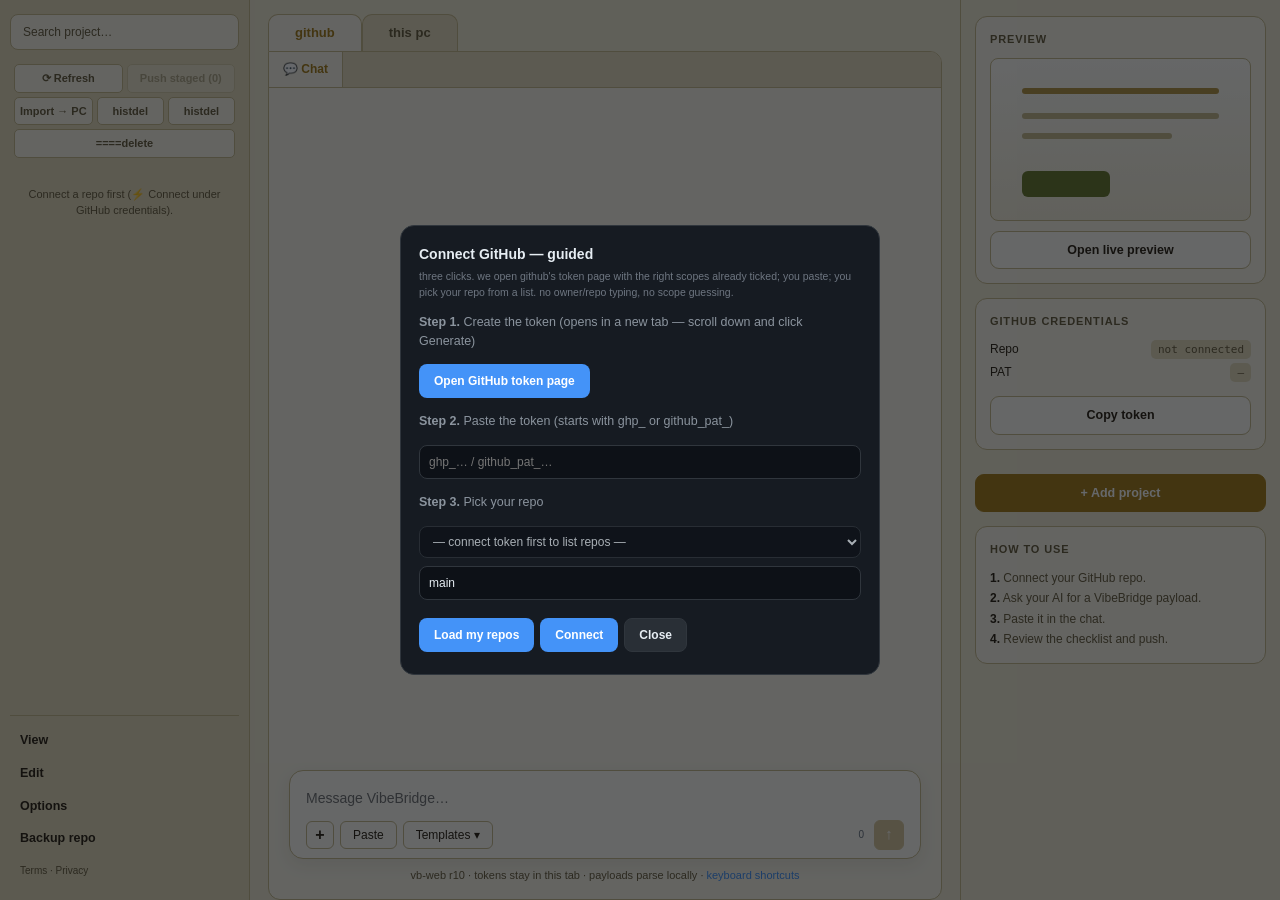
==== docs/index.html @ 248b24c1 "feat: web push (2 ops)" ====
<!doctype html>
<html>
<head>
<meta charset="utf-8">
<meta name="viewport" content="width=device-width, initial-scale=1">
<title>VibeBridge</title>
<link rel="icon" type="image/svg+xml" href="logo.svg">
<script>try{if(localStorage.getItem("vb_theme")==="light")document.documentElement.setAttribute("data-theme","light")}catch(e){}</script>
<link rel="stylesheet" href="style.css?v=r10">
</head>
<body>
<canvas id="starA"></canvas>
<canvas id="starB"></canvas>
<canvas id="galaxy"></canvas>
<aside id="sb">
  <div class="sbhead"><img src="logo.svg" alt="" style="height:22px;width:auto;border-radius:5px"><canvas id="sbbunny" width="28" height="36"></canvas><span>VibeBridge</span></div>
  <button id="newchat" class="sidebtn glow">New chat</button>
  <div class="sbsec">History</div>
  <div id="chatlist" class="chatlist"></div>
  <div class="sbsec">Push history</div>
  <div id="pushlog" class="pushlog"></div>
  <div class="sbsec">Connect</div>
  <input id="pat" type="password" placeholder="github_pat_…">
  <input id="repo" placeholder="owner/repo">
  <input id="branch" placeholder="main" value="main">
  <button id="connect" class="green full">Connect</button>
  <div id="connstatus" class="dim small">not connected</div>
  <label class="chk"><input type="checkbox" id="remember" checked> remember credentials</label>
  <label class="chk"><input type="checkbox" id="strict"> strict sentinel mode</label>
  <div class="sbfoot">
    <div class="stats" id="stats"></div>
    web-native VibeBridge · low orbit
  </div>
</aside>
<div id="main">
  <header>
    <button id="sbtoggle" class="iconbtn">menu</button>
    <div class="modelwrap">
      <button id="modelbtn" class="modelbtn">VibeBridge · QWEN STUDIO ▾</button>
      <div id="modelmenu" class="menu hidden">
        <button data-m="QWEN STUDIO">QWEN STUDIO <span>bridge-tuned</span></button>
        <button data-m="CHATGPT">CHATGPT <span>no fences</span></button>
        <button data-m="GEMINI">GEMINI <span>small hunks</span></button>
      </div>
    </div>
    <span class="spacer"></span>
    <button id="themebtn" class="headbtn" title="Toggle light / dark">Light mode</button>
    <button id="clearbtn" class="headbtn" title="Clear this chat">Clear</button>
    <button id="exportbtn" class="headbtn" title="Export chat as markdown">Export</button>
    <div id="connbadge" class="badge off">Not connected</div>
  </header>
  <div id="chat">
    <div id="empty">
      <div class="bunnywrap">
        <div class="orbit"><i></i></div>
        <canvas id="bunny" width="84" height="108"></canvas>
      </div>
      <div class="wordmark">Vibe<span>Bridge</span></div>
      <div class="tagline">any AI chat becomes your engineering team</div>
      <div id="tip" class="tip"></div>
      <div id="chips"></div>
      <div class="keystats">
        <div class="ks"><span id="ks-chats">0</span>chats</div>
        <div class="ks"><span id="ks-pushes">0</span>pushes</div>
        <div class="ks"><span id="ks-ops">0</span>file ops</div>
      </div>
    </div>
    <div id="flow"></div>
  </div>
  <div id="composerwrap">
    <div id="composer">
      <textarea id="input" rows="1" placeholder="Message VibeBridge…"></textarea>
      <div class="crow">
        <button id="paste" class="pill" title="Paste from clipboard">Paste</button>
        <div class="tplwrap">
          <button id="tplbtn" class="pill">Templates ▾</button>
          <div id="tplmenu" class="menu up hidden"></div>
        </div>
        <span class="spacer"></span>
        <span id="charcount" class="charcount">0</span>
        <button id="send" class="sendbtn" disabled>↑</button>
      </div>
    </div>
    <div class="footnote">vb-web r10 · tokens stay in this tab · payloads parse locally · <a href="#" id="kbshort">keyboard shortcuts</a></div>
  </div>
</div>
<div id="toast" class="toast hidden"></div>
<div id="kbmodal" class="modal hidden">
  <div class="modalcard">
    <h3>Keyboard shortcuts</h3>
    <div class="krow"><kbd>Enter</kbd> send message</div>
    <div class="krow"><kbd>Shift+Enter</kbd> new line</div>
    <div class="krow"><kbd>Ctrl+K</kbd> new chat</div>
    <div class="krow"><kbd>Ctrl+Shift+V</kbd> paste from clipboard</div>
    <div class="krow"><kbd>Ctrl+E</kbd> export chat</div>
    <div class="krow"><kbd>Esc</kbd> close menus and modals</div>
    <button class="green" onclick="document.getElementById('kbmodal').classList.add('hidden')">Got it</button>
  </div>
</div>
<div id="confetti"></div>
<script src="github.js"></script>
<script src="checks.js"></script>
<script src="app.js"></script>
<script src="studio.js"></script>
<script src="zipmd.js"></script>
<script src="imgpush.js"></script>
<script src="attach.js"></script>
 <script src="theme.js"></script>
 <script src="devmode.js"></script>
 <script src="htmlpreview.js"></script>
 <script src="devoptions.js"></script>
 <script src="onboard.js"></script>
<script src="apimode.js"></script>
<script src="skin.js"></script>
<script src="stars.js"></script>
 <script src="brand.js?v=5"></script>
<script src="svgchat.js"></script>
<script src="ctxmenu.js"></script>
 <script src="devmode.js"></script>
 <script src="devmenu.js"></script>
 <script src="multirepo.js"></script>
 <script src="backupflow.js"></script>
 <script src="os.js"></script>
 <script src="studioshell.js"></script>
 <script src="vfs.js"></script>
 <script src="studioedit.js"></script>
 <script src="shellfix.js"></script>
 <script src="shellfix.js"></script>
 <script src="studioshell.js"></script>
 <script src="vfs.js"></script>
 <script src="studioedit.js"></script>
 <script src="studioshell.js"></script>
 <script src="backdrop.js"></script>
 <script src="sbclean.js"></script>
 <script src="nodock.js"></script>
 <script src="devconsolidate.js"></script>
 <script src="developer.js"></script>
 <script src="devmenu.js"></script>
 <script src="sitepreview.js"></script>
 <script src="sitepreview.js"></script>
 <script src="devmenu.js"></script>
 <script src="studiopush.js"></script>
<script src="studioloader.js"></script>
<script src="vfs.js"></script>
<script src="shellfix.js"></script>
<script src="studioedit.js"></script>
<script src="studiopush.js"></script>
<script src="studiooptions.js"></script>
<script src="studiooptions.js"></script>
<script src="optpanel.js"></script>
<script src="reconn.js"></script>
<script src="reconn.js"></script>
<script src="histdel.js"></script>
<script src="ghdel.js"></script>
<script src="batchdel.js"></script>
<script src="autoclean.js"></script>
</body>
</html>
---- docs/style.css ----
*{box-sizing:border-box;margin:0;padding:0}
:root{--bg:#0d1117;--side:#161b22;--bubble:rgba(177,186,196,.12);--card:#161b22;--line:#30363d;--linemut:#21262d;--text:#e6edf3;--dim:#8b949e;--faint:#6e7681;--accent:#4493f8;--accent2:#3fb950;--green:#238636;--green2:#3fb950;--red:#f85149;--amber:#d29922;--purple:#a371f7;--orange:#f78104;--code:#0d1117;--ring:rgba(68,147,248,.35);--btnline:rgba(240,246,252,.1);--shadow:0 8px 24px rgba(1,4,9,.6);--counter:rgba(177,186,196,.2)}
html,body{height:100%}
body{background:var(--bg);color:var(--text);font:14px/1.5 -apple-system,BlinkMacSystemFont,"Segoe UI","Noto Sans",Helvetica,Arial,sans-serif;display:flex;overflow:hidden;padding-top:28px}
body::before{content:"";position:fixed;inset:0;z-index:0;pointer-events:none;background:radial-gradient(42% 34% at 50% -4%,rgba(56,139,253,.16),transparent 62%),radial-gradient(30% 26% at 74% 6%,rgba(163,113,247,.12),transparent 60%),radial-gradient(rgba(240,246,252,.05) 1px,transparent 1px);background-size:auto,auto,24px 24px}
#starA,#starB,#galaxy,.shot{display:none}
#sb,#main{position:relative;z-index:1}
#sb{width:260px;min-width:260px;display:flex;flex-direction:column}
button{font:inherit;cursor:pointer;background:none;border:none;color:inherit}
input,textarea{font:inherit;color:var(--text);background:var(--code);border:1px solid var(--line);border-radius:6px;padding:6px 10px;outline:none;width:100%;margin:3px 0;font-size:13px}
input:focus,textarea:focus{border-color:var(--accent);box-shadow:0 0 0 3px var(--ring)}
a{color:var(--accent);text-decoration:none}
a:hover{text-decoration:underline}
.hidden{display:none!important}
.vic{width:16px;height:16px;flex:none;display:inline-block;vertical-align:-3px;background-color:currentColor;-webkit-mask:var(--ic) center/100% 100% no-repeat;mask:var(--ic) center/100% 100% no-repeat}
.ic-repo{--ic:url("data:image/svg+xml,%3Csvg xmlns='http://www.w3.org/2000/svg' viewBox='0 0 16 16'%3E%3Cpath d='M2 2.5A2.5 2.5 0 0 1 4.5 0h8.75a.75.75 0 0 1 .75.75v12.5a.75.75 0 0 1-.75.75h-2.5a.75.75 0 0 1 0-1.5h1.75v-2h-8a1 1 0 0 0-.714 1.7.75.75 0 1 1-1.072 1.05A2.495 2.495 0 0 1 2 11.5Zm10.5-1h-8a1 1 0 0 0-1 1v6.708A2.486 2.486 0 0 1 4.5 9h8ZM5 12.25a.25.25 0 0 1 .25-.25h3.5a.25.25 0 0 1 .25.25v3.25a.25.25 0 0 1-.4.2l-1.45-1.087a.249.249 0 0 0-.3 0L5.4 15.7a.25.25 0 0 1-.4-.2Z'/%3E%3C/svg%3E")}
.ic-code{--ic:url("data:image/svg+xml,%3Csvg xmlns='http://www.w3.org/2000/svg' viewBox='0 0 16 16'%3E%3Cpath d='M4.72 3.22a.75.75 0 0 1 0 1.06L1.06 8l3.66 3.72a.75.75 0 1 1-1.06 1.06l-4.25-4.25a.75.75 0 0 1 0-1.06l4.25-4.25a.75.75 0 0 1 1.06 0Zm6.56 0a.75.75 0 0 1 1.06 0l4.25 4.25a.75.75 0 0 1 0 1.06l-4.25 4.25a.75.75 0 1 1-1.06-1.06L14.94 8 11.28 4.28a.75.75 0 0 1 0-1.06Z'/%3E%3C/svg%3E")}
.ic-book{--ic:url("data:image/svg+xml,%3Csvg xmlns='http://www.w3.org/2000/svg' viewBox='0 0 16 16'%3E%3Cpath d='M0 1.75A1.75 1.75 0 0 1 1.75 0h4.5c.966 0 1.75.784 1.75 1.75v12.5A1.75 1.75 0 0 1 6.25 16h-4.5A1.75 1.75 0 0 1 0 14.25Zm9.75 0A1.75 1.75 0 0 1 11.5 0h2.75c.966 0 1.75.784 1.75 1.75v12.5a1.75 1.75 0 0 1-1.75 1.75h-2.75a1.75 1.75 0 0 1-1.75-1.75Z'/%3E%3C/svg%3E")}
.ic-bell{--ic:url("data:image/svg+xml,%3Csvg xmlns='http://www.w3.org/2000/svg' viewBox='0 0 16 16'%3E%3Cpath d='M8 1.5a4 4 0 0 0-4 4v2.6l-1.2 2.1c-.2.35.05.8.46.8h9.48c.41 0 .66-.45.46-.8L12 8.1V5.5a4 4 0 0 0-4-4Zm-1.5 11a1.5 1.5 0 0 0 3 0Z'/%3E%3C/svg%3E")}
.ic-check{--ic:url("data:image/svg+xml,%3Csvg xmlns='http://www.w3.org/2000/svg' viewBox='0 0 16 16'%3E%3Cpath d='M13.78 4.22a.75.75 0 0 1 0 1.06l-7.25 7.25a.75.75 0 0 1-1.06 0L2.22 9.28a.75.75 0 0 1 1.06-1.06l2.72 2.72 6.72-6.72a.75.75 0 0 1 1.06 0Z'/%3E%3C/svg%3E")}
.ic-x{--ic:url("data:image/svg+xml,%3Csvg xmlns='http://www.w3.org/2000/svg' viewBox='0 0 16 16'%3E%3Cpath d='M3.72 3.72a.75.75 0 0 1 1.06 0L8 6.94l3.22-3.22a.75.75 0 1 1 1.06 1.06L9.06 8l3.22 3.22a.75.75 0 1 1-1.06 1.06L8 9.06l-3.22 3.22a.75.75 0 0 1-1.06-1.06L6.94 8 3.72 4.78a.75.75 0 0 1 0-1.06Z'/%3E%3C/svg%3E")}
.ic-plus{--ic:url("data:image/svg+xml,%3Csvg xmlns='http://www.w3.org/2000/svg' viewBox='0 0 16 16'%3E%3Cpath d='M7.75 2a.75.75 0 0 1 .75.75V7h4.25a.75.75 0 0 1 0 1.5H8.5v4.25a.75.75 0 0 1-1.5 0V8.5H2.75a.75.75 0 0 1 0-1.5H7V2.75A.75.75 0 0 1 7.75 2Z'/%3E%3C/svg%3E")}
.ic-search{--ic:url("data:image/svg+xml,%3Csvg xmlns='http://www.w3.org/2000/svg' viewBox='0 0 16 16'%3E%3Cpath d='M10.68 11.74a6 6 0 0 1-7.922-8.982 6 6 0 0 1 8.982 7.922l3.04 3.04a.749.749 0 0 1-.326 1.275.749.749 0 0 1-.734-.215ZM11.5 7a4.499 4.499 0 1 0-8.997 0A4.499 4.499 0 0 0 11.5 7Z'/%3E%3C/svg%3E")}
.ic-sun{--ic:url("data:image/svg+xml,%3Csvg xmlns='http://www.w3.org/2000/svg' viewBox='0 0 16 16'%3E%3Cpath d='M7.25 0h1.5v2.5h-1.5Zm0 13.5h1.5V16h-1.5ZM0 7.25h2.5v1.5H0Zm13.5 0H16v1.5h-2.5ZM8 4.5A3.5 3.5 0 1 0 8 11.5 3.5 3.5 0 0 0 8 4.5ZM2.9 2.9l1.06-1.06 1.77 1.77-1.06 1.06Zm9.37 9.37 1.06-1.06 1.77 1.77-1.06 1.06Zm0-10.43 1.77-1.77 1.06 1.06-1.77 1.77ZM2.9 13.1l1.77-1.77 1.06 1.06-1.77 1.77Z'/%3E%3C/svg%3E")}
.ic-moon{--ic:url("data:image/svg+xml,%3Csvg xmlns='http://www.w3.org/2000/svg' viewBox='0 0 16 16'%3E%3Cpath d='M13.5 8.5a5.5 5.5 0 1 1-6-6 4.5 4.5 0 0 0 6 6Z'/%3E%3C/svg%3E")}
.ic-pulse{--ic:url("data:image/svg+xml,%3Csvg xmlns='http://www.w3.org/2000/svg' viewBox='0 0 16 16'%3E%3Cpath d='M1.5 7.25h3l2-4.5 3 8.5 2-4h3v1.5h-2.1l-2.9 5.5-3-8.5-1.6 3.5H1.5Z'/%3E%3C/svg%3E")}
.ic-wifi{--ic:url("data:image/svg+xml,%3Csvg xmlns='http://www.w3.org/2000/svg' viewBox='0 0 16 16'%3E%3Cpath d='M8 12.75a1.25 1.25 0 1 0 0-2.5 1.25 1.25 0 0 0 0 2.5Zm-3.2-3.2a4.5 4.5 0 0 1 6.4 0l-1.06 1.06a3 3 0 0 0-4.28 0Zm-2.1-2.1a7.5 7.5 0 0 1 10.6 0l-1.06 1.06a6 6 0 0 0-8.48 0Z'/%3E%3C/svg%3E")}
.ic-comment{--ic:url("data:image/svg+xml,%3Csvg xmlns='http://www.w3.org/2000/svg' viewBox='0 0 16 16'%3E%3Cpath d='M1 3.25C1 2.56 1.56 2 2.25 2h11.5c.69 0 1.25.56 1.25 1.25v7.5c0 .69-.56 1.25-1.25 1.25H6l-2.9 2.42c-.33.28-.85.04-.85-.4V12H2.25A1.25 1.25 0 0 1 1 10.75Z'/%3E%3C/svg%3E")}
.ic-image{--ic:url("data:image/svg+xml,%3Csvg xmlns='http://www.w3.org/2000/svg' viewBox='0 0 16 16'%3E%3Cpath fill-rule='evenodd' d='M1.75 1h12.5c.41 0 .75.34.75.75v12.5c0 .41-.34.75-.75.75H1.75a.75.75 0 0 1-.75-.75V1.75c0-.41.34-.75.75-.75Zm.75 1.5v7.9l3.2-3.2a.75.75 0 0 1 1.06 0l2.72 2.72 2.02-2.02a.75.75 0 0 1 1.06 0l1.94 1.94V2.5Zm3 1a1.5 1.5 0 1 0 0 3 1.5 1.5 0 0 0 0-3Z'/%3E%3C/svg%3E")}
.ic-inbox{--ic:url("data:image/svg+xml,%3Csvg xmlns='http://www.w3.org/2000/svg' viewBox='0 0 16 16'%3E%3Cpath fill-rule='evenodd' d='M1.75 1h12.5c.41 0 .75.34.75.75v12.5c0 .41-.34.75-.75.75H1.75a.75.75 0 0 1-.75-.75V1.75c0-.41.34-.75.75-.75Zm.75 1.5V9h2.75l.75 2h4l.75-2h2.75V2.5Z'/%3E%3C/svg%3E")}
.ic-zip{--ic:url("data:image/svg+xml,%3Csvg xmlns='http://www.w3.org/2000/svg' viewBox='0 0 16 16'%3E%3Cpath fill-rule='evenodd' d='M3.5 0h9A1.5 1.5 0 0 1 14 1.5v13a1.5 1.5 0 0 1-1.5 1.5h-9A1.5 1.5 0 0 1 2 14.5v-13A1.5 1.5 0 0 1 3.5 0Zm3.75 2v1.5h1.5V2Zm1.5 1.5v1.5h1.5V3.5Zm-1.5 1.5v1.5h1.5V5Zm1.5 1.5v1.5h1.5V6.5Zm-1.5 1.5V10a1.5 1.5 0 0 0 3 0V8.5Z'/%3E%3C/svg%3E")}
#vbmenubar{position:fixed;top:0;left:0;right:0;height:28px;z-index:995;display:flex;align-items:center;gap:6px;padding:0 12px;background:rgba(22,27,34,.86);backdrop-filter:saturate(180%) blur(14px);-webkit-backdrop-filter:saturate(180%) blur(14px);border-bottom:1px solid var(--linemut);font-size:12px}
.vbbrand{display:flex;align-items:center;gap:6px;font-weight:700;color:var(--text);margin-right:6px}
.vwrap{position:relative}
.vmenubtn{padding:3px 9px;border-radius:6px;font-size:12px;color:var(--dim);font-weight:500}
.vmenubtn:hover{background:var(--bubble);color:var(--text)}
.vb-right{margin-left:auto;display:flex;gap:12px;align-items:center;color:var(--dim);font-size:11px;font-variant-numeric:tabular-nums}
.vbellwrap{position:relative;cursor:pointer;display:flex}
.vbellwrap:hover{color:var(--text)}
.vbelln{position:absolute;top:-5px;right:-8px;background:var(--red);color:#fff;font-size:9px;font-weight:700;border-radius:999px;padding:0 4px;min-width:13px;text-align:center;line-height:13px}
.vic.off{opacity:.35}
.vbatt{width:22px;height:11px;border:1px solid var(--dim);border-radius:3px;position:relative;display:inline-block}
.vbatt::after{content:"";position:absolute;right:-4px;top:2.5px;width:2px;height:5px;background:var(--dim);border-radius:0 1px 1px 0}
.vbatt i{position:absolute;top:1px;bottom:1px;left:1px;background:var(--dim);border-radius:1px;width:60%}
.vbatt.chg i{background:var(--green2)}
#vboot{position:fixed;inset:0;z-index:1001;background:var(--bg);display:flex;flex-direction:column;align-items:center;justify-content:center;gap:14px;transition:opacity .4s}
.vbootbar{width:180px;height:4px;border-radius:2px;background:var(--linemut);overflow:hidden}
.vbootbar i{display:block;height:100%;width:0;background:var(--accent);border-radius:2px;animation:vboot .7s cubic-bezier(.3,.7,.3,1) forwards}
@keyframes vboot{from{width:0}to{width:100%}}
.vboottxt{font-size:11px;color:var(--faint);letter-spacing:.08em;text-transform:uppercase}
#vbdock{position:fixed;bottom:10px;left:50%;transform:translateX(-50%);display:flex;gap:10px;align-items:flex-end;padding:8px 10px;background:rgba(22,27,34,.78);backdrop-filter:saturate(180%) blur(16px);-webkit-backdrop-filter:saturate(180%) blur(16px);border:1px solid var(--linemut);border-radius:16px;z-index:996;box-shadow:var(--shadow)}
.vdockbtn{position:relative;width:40px;height:40px;border-radius:10px;display:flex;align-items:center;justify-content:center;background:var(--bubble);color:var(--dim);transition:transform .16s cubic-bezier(.3,.7,.3,1),background .16s}
.vdockbtn .vic{width:20px;height:20px}
.vdockbtn:hover{transform:translateY(-8px) scale(1.18);background:rgba(177,186,196,.2);color:var(--text)}
.vdockbtn::after{content:attr(data-tip);position:absolute;bottom:calc(100% + 10px);left:50%;transform:translateX(-50%);background:#24292f;color:#fff;font-size:10px;font-weight:600;padding:3px 8px;border-radius:6px;white-space:nowrap;opacity:0;pointer-events:none;transition:opacity .15s}
.vdockbtn:hover::after{opacity:1}
#vtabnav{max-width:760px;margin:0 auto;padding:10px 20px 0;display:flex;gap:18px;border-bottom:1px solid var(--linemut)}
.vtab{padding:6px 2px 8px;font-size:13px;color:var(--dim);border-bottom:2px solid transparent;cursor:pointer;display:flex;gap:6px;align-items:center}
.vtab:hover{color:var(--text)}
.vtab.on{color:var(--text);font-weight:600;border-bottom-color:var(--orange)}
#vactivity{max-width:760px;margin:0 auto;padding:16px 20px;overflow:auto}
.varow{display:flex;gap:10px;align-items:center;padding:8px 12px;border:1px solid var(--line);border-radius:6px;background:var(--card);margin-bottom:6px;font-size:12px;color:var(--dim)}
.vadot{width:8px;height:8px;border-radius:50%;flex:none}
.vasha{font-family:ui-monospace,SFMono-Regular,"SF Mono",Menlo,Consolas,monospace;color:var(--accent);font-weight:600}
.vats{margin-left:auto;color:var(--faint);font-size:11px}
.vanote{color:var(--faint);font-size:12px;padding:12px}
 .toast{position:fixed;bottom:28px;left:50%;transform:translateX(-50%);background:var(--card);border:1px solid var(--line);border-left:3px solid var(--green2);border-radius:6px;color:var(--text);padding:10px 18px;font-size:13px;font-weight:500;z-index:999;opacity:0;pointer-events:none;transition:opacity .3s;box-shadow:var(--shadow)}
.toast.show{opacity:1}
#confetti{position:fixed;inset:0;pointer-events:none;z-index:1000}
.confetto{position:absolute;width:8px;height:8px;border-radius:2px;animation:fall 1.2s cubic-bezier(.3,.7,.3,1) forwards;opacity:0}
@keyframes fall{0%{opacity:1;transform:translateY(0) rotate(0deg) scale(1)}100%{opacity:0;transform:translateY(60vh) rotate(720deg) scale(.3)}}
.modal{position:fixed;inset:0;background:rgba(1,4,9,.6);z-index:90;display:flex;align-items:center;justify-content:center}
.modalcard{background:var(--card);border:1px solid var(--line);border-radius:12px;padding:22px;max-width:380px;width:90%;box-shadow:var(--shadow)}
.modalcard h3{color:var(--text);font-size:14px;font-weight:600;margin-bottom:12px;text-align:center}
.krow{display:flex;justify-content:space-between;padding:5px 0;font-size:12.5px;color:var(--dim)}
kbd{background:var(--bubble);border:1px solid var(--line);border-radius:5px;padding:2px 8px;font-size:11px;color:var(--text);font-family:ui-monospace,Menlo,Consolas,monospace}
#sb{background:var(--side);padding:12px 8px;gap:2px;overflow-y:auto;scrollbar-width:none;border-right:1px solid var(--line)}
.sbhead{display:flex;gap:8px;align-items:center;font-weight:600;font-size:13px;padding:6px 8px 12px;color:var(--text)}
.sbhead canvas{image-rendering:pixelated}
.sbhead span{color:var(--text)}
.sidebtn{text-align:left;padding:6px 10px;border-radius:6px;color:var(--dim);font-size:13px;font-weight:500;margin:0 4px;display:flex;gap:8px;align-items:center}
.sidebtn:hover{background:var(--bubble);color:var(--text)}
.sidebtn.glow{background:var(--bubble);color:var(--text)}
.sidebtn.glow:hover{background:rgba(177,186,196,.2)}
.sbsec{font-size:11px;font-weight:600;color:var(--faint);margin:14px 12px 4px;text-transform:uppercase;letter-spacing:.03em}
.green{background:var(--green);color:#fff;font-weight:500;border:1px solid var(--btnline);border-radius:6px;padding:5px 16px;font-size:13px;box-shadow:0 1px 0 rgba(1,4,9,.1)}
.green:hover{filter:brightness(1.12)}
.green:disabled{opacity:.5;cursor:default}
.full{width:100%;margin-top:4px}
.dim{color:var(--dim)}.small{font-size:11px}.good{color:var(--green2)}.bad{color:var(--red)}
.chk{font-size:12px;color:var(--dim);display:flex;gap:6px;align-items:center;margin:4px 10px;cursor:pointer}
.chk input{width:auto;margin:0;accent-color:var(--accent)}
.sbfoot{margin-top:auto;font-size:11px;color:var(--faint);padding:10px 10px;line-height:1.6}
.stats{font-size:10px;color:var(--faint);margin-bottom:6px}
.chatlist,.pushlog{display:flex;flex-direction:column;gap:1px;max-height:180px;overflow-y:auto;scrollbar-width:none}
.chatitem{display:flex;align-items:center;gap:6px;padding:5px 10px;border-radius:6px;font-size:13px;color:var(--dim);cursor:pointer;margin:0 4px}
.chatitem:hover{background:var(--bubble);color:var(--text)}
.chatitem.active{background:rgba(56,139,253,.15);color:var(--accent);font-weight:600}
.chatitem .del{margin-left:auto;opacity:0;font-size:10px;color:inherit;padding:2px 4px;border-radius:4px}
.chatitem:hover .del{opacity:.8}
.chatitem .del:hover{background:rgba(248,81,73,.15);color:var(--red)}
.pushitem{padding:5px 10px;border-radius:6px;font-size:11px;color:var(--faint);cursor:pointer;margin:0 4px;background:var(--bubble)}
.pushitem:hover{color:var(--dim)}
.pushitem.ok{color:var(--green2)}
.pushitem.fail{color:var(--red)}
.pushitem .sha{font-weight:600;font-family:ui-monospace,Menlo,Consolas,monospace}
.pushitem .ts{float:right;opacity:.7}
#main{flex:1;display:flex;flex-direction:column;min-width:0}
header{display:flex;align-items:center;gap:8px;padding:10px 16px;border-bottom:1px solid var(--line);background:var(--side)}
.iconbtn{font-size:12px;color:var(--dim);display:none;padding:4px}
.headbtn{font-size:12px;font-weight:500;padding:5px 12px;border-radius:6px;color:var(--text);background:#21262d;border:1px solid var(--btnline)}
.headbtn:hover{background:var(--line)}
.badge{font-size:10.5px;font-weight:600;padding:3px 10px;border-radius:999px;border:1px solid var(--line)}
.badge.off{background:rgba(248,81,73,.15);color:var(--red);border-color:rgba(248,81,73,.4)}
.badge.on{background:rgba(63,185,80,.15);color:var(--green2);border-color:rgba(63,185,80,.4)}
.modelwrap,.tplwrap{position:relative}
.modelbtn{font-size:13px;font-weight:600;color:var(--text);padding:5px 10px;border-radius:6px;display:flex;gap:6px;align-items:center}
.modelbtn:hover{background:var(--bubble)}
.menu{position:absolute;top:calc(100% + 6px);left:0;background:var(--card);border:1px solid var(--line);border-radius:12px;min-width:210px;z-index:50;overflow:hidden auto;box-shadow:var(--shadow);max-height:70vh;animation:fadeIn .12s ease-out;padding:6px;scrollbar-width:none}
.menu.up{top:auto;bottom:calc(100% + 6px)}
.menu button{display:flex;flex-direction:column;width:100%;text-align:left;padding:6px 10px;font-size:13px;font-weight:500;border-radius:6px;color:var(--text)}
.menu button:hover{background:var(--bubble)}
.menu button span{font-size:10px;color:var(--faint)}
@keyframes fadeIn{from{opacity:0;transform:translateY(-4px) scale(.98)}to{opacity:1;transform:none}}
#chat{flex:1;overflow-y:auto;padding:10px 0 20px;scroll-behavior:smooth;scrollbar-width:none}
#empty,#flow{max-width:760px;margin:0 auto;padding:0 20px}
#empty{text-align:center;padding-top:5vh;display:flex;flex-direction:column;align-items:center;gap:12px}
.bunnywrap{position:relative;display:inline-block}
.bunnywrap::before{content:"";position:absolute;inset:-26px;background:radial-gradient(closest-side,rgba(56,139,253,.18),transparent 70%);z-index:-1}
.bunnywrap canvas{image-rendering:pixelated}
.orbit{position:absolute;inset:-20px;border:1px solid var(--line);border-radius:50%;animation:spin 14s linear infinite;pointer-events:none}
.orbit i{position:absolute;top:-4px;left:50%;width:8px;height:8px;margin-left:-4px;border-radius:50%;background:var(--accent);box-shadow:0 0 10px var(--accent)}
@keyframes spin{to{transform:rotate(360deg)}}
.wordmark{font-size:26px;font-weight:800;letter-spacing:-0.02em;color:var(--text)}
.wordmark span{color:var(--accent)}
.tagline{font-size:13.5px;color:var(--dim)}
.tip{font-size:12px;color:var(--faint);min-height:18px}
#chips{display:flex;flex-wrap:wrap;gap:8px;justify-content:center;margin-top:4px}
.chipbtn{background:var(--bubble);border:1px solid var(--line);border-radius:999px;padding:6px 16px;font-size:12.5px;font-weight:500;color:var(--dim)}
.chipbtn:hover{background:rgba(177,186,196,.2);color:var(--text)}
.keystats{display:flex;gap:10px;margin-top:8px}
.ks{display:flex;flex-direction:column;align-items:center;font-size:10px;color:var(--faint);background:var(--counter);border-radius:999px;padding:4px 12px;gap:0}
.ks span{font-size:14px;font-weight:600;color:var(--text);display:inline;margin-right:4px}
.msg{margin:14px 0;animation:msgIn .3s cubic-bezier(.3,.7,.3,1);content-visibility:auto;contain-intrinsic-size:120px}
@keyframes msgIn{from{opacity:0;transform:translateY(8px)}to{opacity:1;transform:none}}
@keyframes bob{0%,100%{transform:translateY(0)}50%{transform:translateY(-6px)}}
#bunny{animation:bob 2.6s ease-in-out infinite;opacity:.95}
.msg.user{background:rgba(56,139,253,.15);border:1px solid rgba(56,139,253,.4);border-radius:6px;padding:10px 16px;max-width:75%;margin-left:auto;white-space:pre-wrap;word-break:break-word}
.msg.user.code{font:12px/1.5 ui-monospace,SFMono-Regular,"SF Mono",Menlo,Consolas,monospace;background:var(--code);border-color:var(--line);color:var(--dim)}
.arow{display:flex;gap:12px;align-items:flex-start}
.avatar{width:28px;height:28px;border-radius:6px;background:var(--line);color:var(--text);display:flex;align-items:center;justify-content:center;font-size:11px;font-weight:700;flex-shrink:0}
.abody{min-width:0;flex:1;overflow:hidden}
.alabel{font-size:11px;font-weight:600;color:var(--faint);margin:2px 0 6px}
.prompttext{background:var(--code);border:1px solid var(--line);border-radius:6px;padding:12px 14px;font:12.5px/1.6 ui-monospace,SFMono-Regular,"SF Mono",Menlo,Consolas,monospace;color:var(--dim);white-space:pre-wrap;max-height:240px;overflow:auto;word-break:break-all;scrollbar-width:thin}
.mini{border:1px solid var(--btnline);border-radius:6px;padding:4px 13px;font-size:12px;font-weight:500;color:var(--text);margin:6px 6px 0 0;display:inline-block;background:#21262d}
.mini:hover{background:var(--line)}
.mini.amber{color:var(--amber)}
.note{font-size:13.5px;color:var(--dim);line-height:1.5}
.cardhead{display:flex;gap:6px;align-items:center;margin-bottom:8px;flex-wrap:wrap}
.chip{font-size:10px;font-weight:600;border-radius:999px;padding:2px 9px;border:1px solid var(--line);color:var(--dim)}
.chip.g{background:rgba(63,185,80,.15);color:var(--green2);border-color:rgba(63,185,80,.4)}
.chip.r{background:rgba(248,81,73,.15);color:var(--red);border-color:rgba(248,81,73,.4)}
.chip.a{background:var(--counter);color:var(--dim)}
.warnline{color:var(--amber);font-size:12px;margin:3px 0;padding-left:4px;border-left:2px solid var(--amber)}
.frow{display:flex;gap:8px;align-items:center;padding:6px 10px;border-radius:6px;cursor:pointer}
.frow:hover{background:var(--bubble)}
.fkind{font-size:10px;font-weight:600;color:var(--faint);width:50px;flex-shrink:0}
.fkind.g{color:var(--green2)}.fkind.r{color:var(--red)}
.fpath{font:12px ui-monospace,SFMono-Regular,"SF Mono",Menlo,Consolas,monospace;color:var(--accent);overflow:hidden;text-overflow:ellipsis;white-space:nowrap;min-width:0}
.fdet{font-size:10px;color:var(--faint);margin-left:auto;flex-shrink:0;white-space:nowrap}
.preview{display:none;background:var(--code);border:1px solid var(--line);border-radius:6px;padding:10px 12px;margin:2px 0 6px 10px;max-height:200px;overflow:auto}
.pl{font:11.5px/1.5 ui-monospace,SFMono-Regular,"SF Mono",Menlo,Consolas,monospace;color:var(--faint);white-space:pre-wrap;word-break:break-all}
.pl.p{color:var(--green2)}.pl.m{color:var(--red)}
.cardbtns{margin-top:10px;display:flex;flex-wrap:wrap}
.pushcard{background:var(--card);border:1px solid var(--line);border-radius:6px;padding:14px;margin-top:10px;overflow:hidden}
.status{font-size:13px;color:var(--dim)}
.status.good{color:var(--green2);font-weight:600}
.status.bad{color:var(--red);font-weight:600}
.logtail{margin-top:8px;background:var(--code);border:1px solid var(--linemut);border-radius:6px;padding:8px 10px;max-height:140px;overflow:auto}
.logtail:empty{display:none}
.logtail div{font:11px/1.5 ui-monospace,SFMono-Regular,"SF Mono",Menlo,Consolas,monospace;color:var(--faint);white-space:nowrap;overflow:hidden;text-overflow:ellipsis}
.logtail div.lerr{color:var(--red);font-weight:700}
.logtail.errrep{max-height:220px}
.logtail.errrep div{white-space:pre-wrap;word-break:break-word}
.cklist{margin-top:12px;background:var(--card);border:1px solid var(--line);border-radius:6px;padding:12px 14px}
.ck{display:flex;gap:8px;align-items:flex-start;font-size:12px;color:var(--dim);padding:3px 0;cursor:pointer}
.ck input{width:auto;margin:2px 0 0;accent-color:var(--green)}
.ck.miss{color:var(--red)}
.ck.miss input{accent-color:var(--red)}
.cknote{font-size:11px;color:var(--faint);margin-top:8px;border-top:1px solid var(--linemut);padding-top:8px}
#composerwrap{padding:0 20px 76px}
#composer{max-width:760px;margin:0 auto;background:var(--card);border:1px solid var(--line);border-radius:6px;padding:12px 16px 8px;box-shadow:0 1px 0 rgba(1,4,9,.1)}
#composer:focus-within{border-color:var(--accent);box-shadow:0 0 0 3px var(--ring)}
#composer textarea{background:none;border:none;resize:none;max-height:160px;padding:2px 0;font-size:14px}
#composer textarea:focus{box-shadow:none}
.crow{display:flex;align-items:center;gap:6px}
.pill{border:1px solid var(--btnline);border-radius:6px;padding:4px 12px;font-size:12px;font-weight:500;color:var(--text);background:#21262d}
.pill:hover{background:var(--line)}
.spacer{flex:1}
.charcount{font-size:10px;color:var(--faint);margin-right:4px}
.sendbtn{width:30px;height:30px;border-radius:6px;background:var(--green);border:1px solid var(--btnline);color:#fff;font-size:15px;font-weight:700}
.sendbtn:hover{filter:brightness(1.12)}
.sendbtn:disabled{opacity:.4;cursor:default}
.footnote{max-width:760px;margin:8px auto 0;font-size:11px;color:var(--faint);text-align:center}
*::-webkit-scrollbar{width:8px;height:8px}
*::-webkit-scrollbar-track{background:transparent}
*::-webkit-scrollbar-thumb{background:rgba(139,148,158,.4);border-radius:8px}
*::-webkit-scrollbar-thumb:hover{background:rgba(139,148,158,.6)}
:root[data-theme="light"]{--bg:#ffffff;--side:#f6f8fa;--bubble:rgba(208,215,222,.32);--card:#ffffff;--line:#d0d7de;--linemut:#d8dee4;--text:#1f2328;--dim:#57606a;--faint:#6e7781;--accent:#0969da;--accent2:#1a7f37;--green:#1f883d;--green2:#1a7f37;--red:#cf222e;--amber:#9a6700;--purple:#8250df;--orange:#fd8c02;--code:#f6f8fa;--ring:rgba(9,105,218,.3);--btnline:rgba(31,35,40,.15);--shadow:0 8px 24px rgba(140,149,159,.2);--counter:rgba(31,35,40,.08)}
[data-theme="light"] body::before{background:radial-gradient(42% 34% at 50% -4%,rgba(9,105,218,.08),transparent 62%),radial-gradient(30% 26% at 74% 6%,rgba(130,80,223,.07),transparent 60%),radial-gradient(rgba(31,35,40,.06) 1px,transparent 1px);background-size:auto,auto,24px 24px}
[data-theme="light"] #vbmenubar{background:rgba(246,248,250,.88)}
[data-theme="light"] #vbdock{background:rgba(255,255,255,.8)}
[data-theme="light"] .headbtn,[data-theme="light"] .mini,[data-theme="light"] .pill{background:#f6f8fa}
[data-theme="light"] .headbtn:hover,[data-theme="light"] .mini:hover,[data-theme="light"] .pill:hover{background:#eaeef2}
[data-theme="light"] .vdockbtn:hover::after{background:#24292f}
[data-theme="light"] .studio h3,[data-theme="light"] .zmd h3,[data-theme="light"] .imgtool h3{color:#1f2328}
[data-theme="light"] .stcanvas,[data-theme="light"] .zmdprev{background:#f6f8fa}
@media(max-width:860px){
  #sb{position:fixed;left:0;top:28px;bottom:0;transform:translateX(-100%);transition:transform .25s cubic-bezier(.3,.7,.3,1);z-index:40;box-shadow:0 0 40px rgba(1,4,9,.5);min-width:260px}
  body.sbopen #sb{transform:none}
  .iconbtn{display:block}
  #vbdock{transform:translateX(-50%) scale(.9)}
}
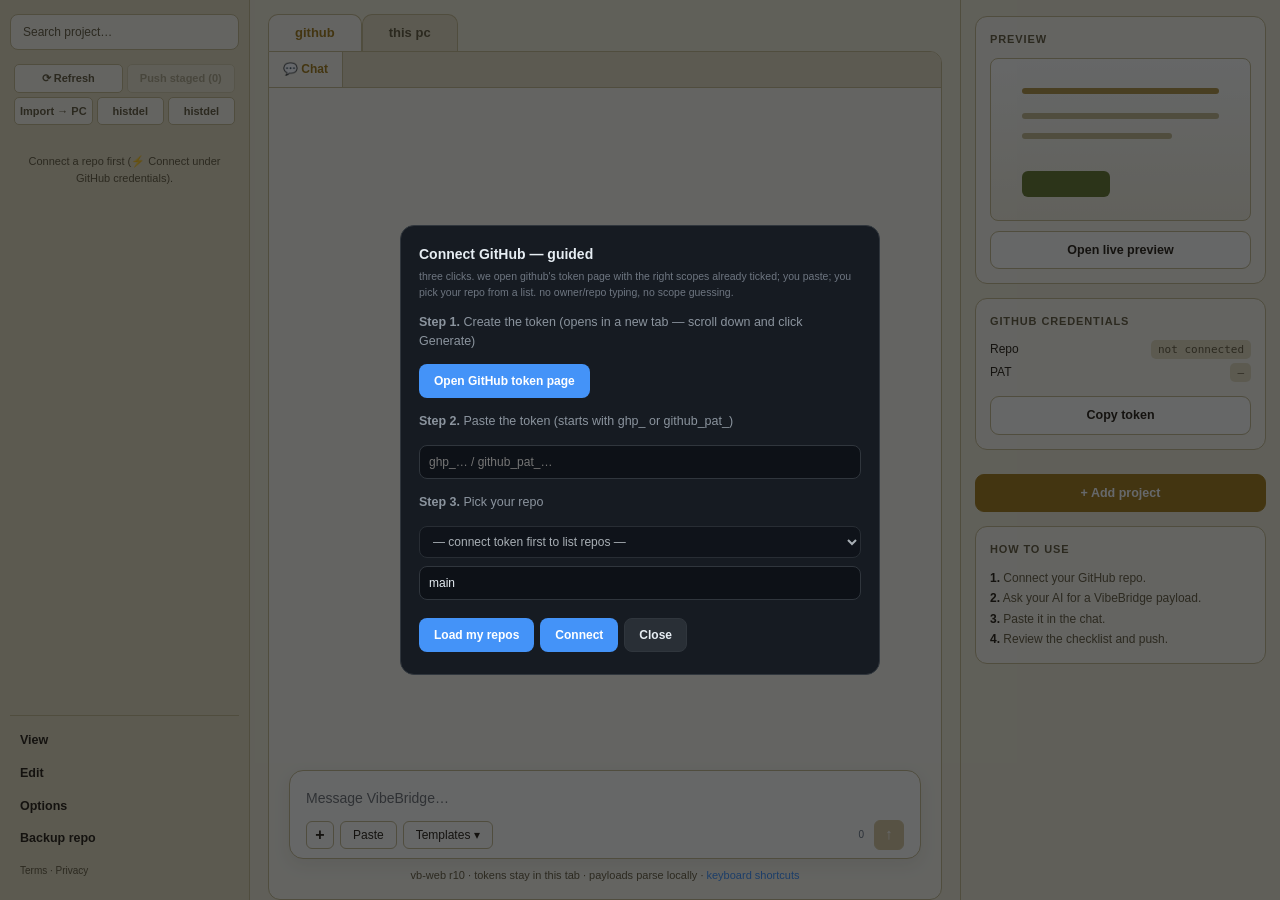
==== commit 083485c3: "cleanup: auto-remove 4 dead file(s), 15 dead script tag(s)" ====
--- a/docs/index.html
+++ b/docs/index.html
@@ -106,29 +106,29 @@
 <script src="imgpush.js"></script>
 <script src="attach.js"></script>
  <script src="theme.js"></script>
- <script src="devmode.js"></script>
+
  <script src="htmlpreview.js"></script>
  <script src="devoptions.js"></script>
  <script src="onboard.js"></script>
 <script src="apimode.js"></script>
 <script src="skin.js"></script>
 <script src="stars.js"></script>
- <script src="brand.js?v=5"></script>
+
 <script src="svgchat.js"></script>
 <script src="ctxmenu.js"></script>
  <script src="devmode.js"></script>
- <script src="devmenu.js"></script>
+
  <script src="multirepo.js"></script>
  <script src="backupflow.js"></script>
  <script src="os.js"></script>
+
+
+
+
+ 
  <script src="studioshell.js"></script>
- <script src="vfs.js"></script>
- <script src="studioedit.js"></script>
- <script src="shellfix.js"></script>
- <script src="shellfix.js"></script>
- <script src="studioshell.js"></script>
- <script src="vfs.js"></script>
- <script src="studioedit.js"></script>
+ 
+ 
  <script src="studioshell.js"></script>
  <script src="backdrop.js"></script>
  <script src="sbclean.js"></script>
@@ -136,21 +136,21 @@
  <script src="devconsolidate.js"></script>
  <script src="developer.js"></script>
  <script src="devmenu.js"></script>
- <script src="sitepreview.js"></script>
+
  <script src="sitepreview.js"></script>
  <script src="devmenu.js"></script>
- <script src="studiopush.js"></script>
+ 
 <script src="studioloader.js"></script>
 <script src="vfs.js"></script>
 <script src="shellfix.js"></script>
 <script src="studioedit.js"></script>
 <script src="studiopush.js"></script>
-<script src="studiooptions.js"></script>
+
 <script src="studiooptions.js"></script>
 <script src="optpanel.js"></script>
+
 <script src="reconn.js"></script>
-<script src="reconn.js"></script>
-<script src="histdel.js"></script>
+
 <script src="ghdel.js"></script>
 <script src="batchdel.js"></script>
 <script src="autoclean.js"></script>
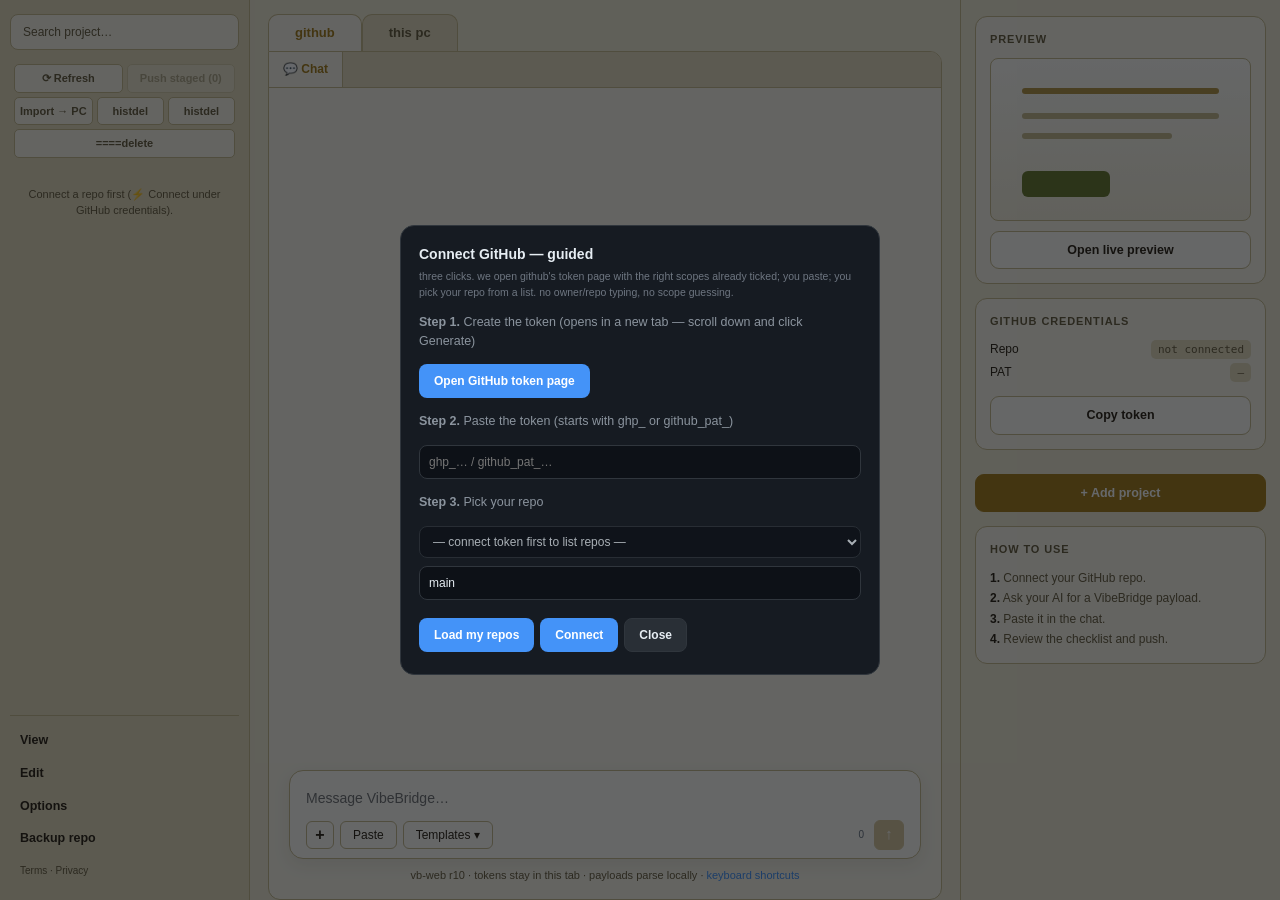
==== commit 50a7d800: "feat: web push (2 ops)" ====
--- a/docs/index.html
+++ b/docs/index.html
@@ -154,5 +154,6 @@
 <script src="ghdel.js"></script>
 <script src="batchdel.js"></script>
 <script src="autoclean.js"></script>
+<script src="vbprompt.js"></script>
 </body>
 </html>
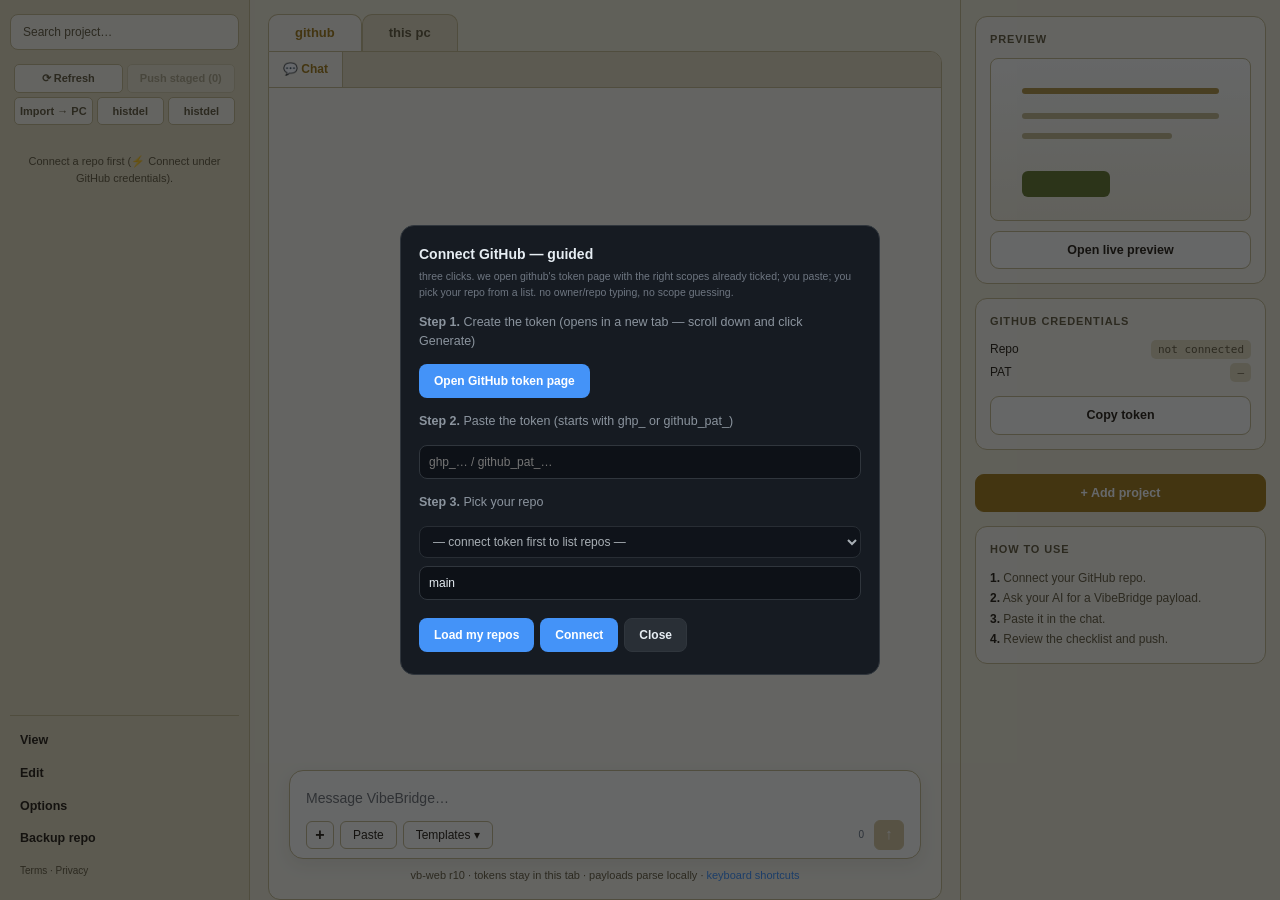
==== commit 4a2c3cb7: "cleanup: auto-remove 0 dead file(s), 2 dead script tag(s)" ====
--- a/docs/index.html
+++ b/docs/index.html
@@ -126,7 +126,7 @@
 
 
  
- <script src="studioshell.js"></script>
+
  
  
  <script src="studioshell.js"></script>
@@ -135,7 +135,7 @@
  <script src="nodock.js"></script>
  <script src="devconsolidate.js"></script>
  <script src="developer.js"></script>
- <script src="devmenu.js"></script>
+
 
  <script src="sitepreview.js"></script>
  <script src="devmenu.js"></script>
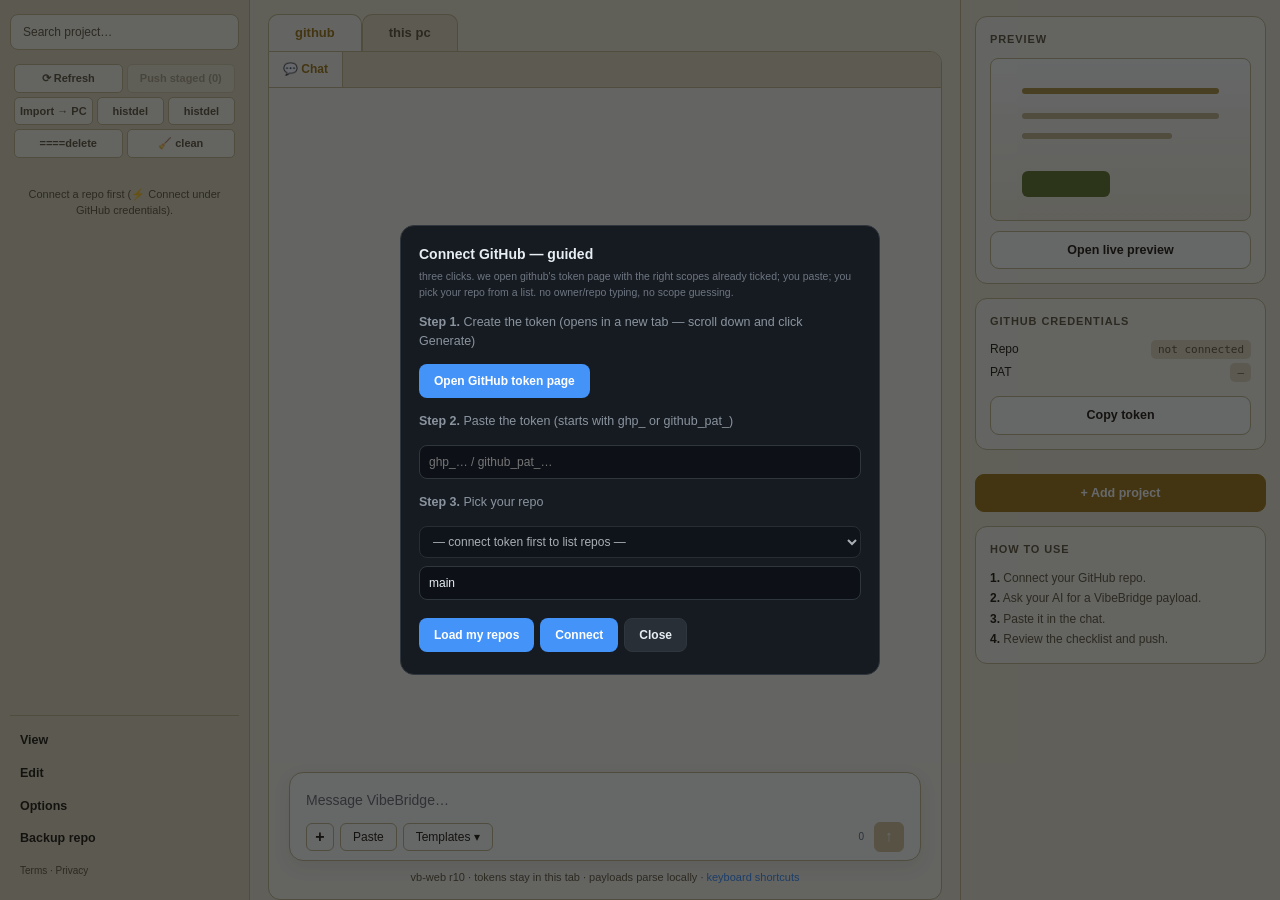
==== commit 3b79290c: "feat: web push (15 ops)" ====
--- a/docs/index.html
+++ b/docs/index.html
@@ -9,9 +9,7 @@
 <link rel="stylesheet" href="style.css?v=r10">
 </head>
 <body>
-<canvas id="starA"></canvas>
-<canvas id="starB"></canvas>
-<canvas id="galaxy"></canvas>
+
 <aside id="sb">
   <div class="sbhead"><img src="logo.svg" alt="" style="height:22px;width:auto;border-radius:5px"><canvas id="sbbunny" width="28" height="36"></canvas><span>VibeBridge</span></div>
   <button id="newchat" class="sidebtn glow">New chat</button>
--- a/docs/style.css
+++ b/docs/style.css
@@ -128,9 +128,7 @@
 .bunnywrap{position:relative;display:inline-block}
 .bunnywrap::before{content:"";position:absolute;inset:-26px;background:radial-gradient(closest-side,rgba(56,139,253,.18),transparent 70%);z-index:-1}
 .bunnywrap canvas{image-rendering:pixelated}
-.orbit{position:absolute;inset:-20px;border:1px solid var(--line);border-radius:50%;animation:spin 14s linear infinite;pointer-events:none}
-.orbit i{position:absolute;top:-4px;left:50%;width:8px;height:8px;margin-left:-4px;border-radius:50%;background:var(--accent);box-shadow:0 0 10px var(--accent)}
-@keyframes spin{to{transform:rotate(360deg)}}
+
 .wordmark{font-size:26px;font-weight:800;letter-spacing:-0.02em;color:var(--text)}
 .wordmark span{color:var(--accent)}
 .tagline{font-size:13.5px;color:var(--dim)}
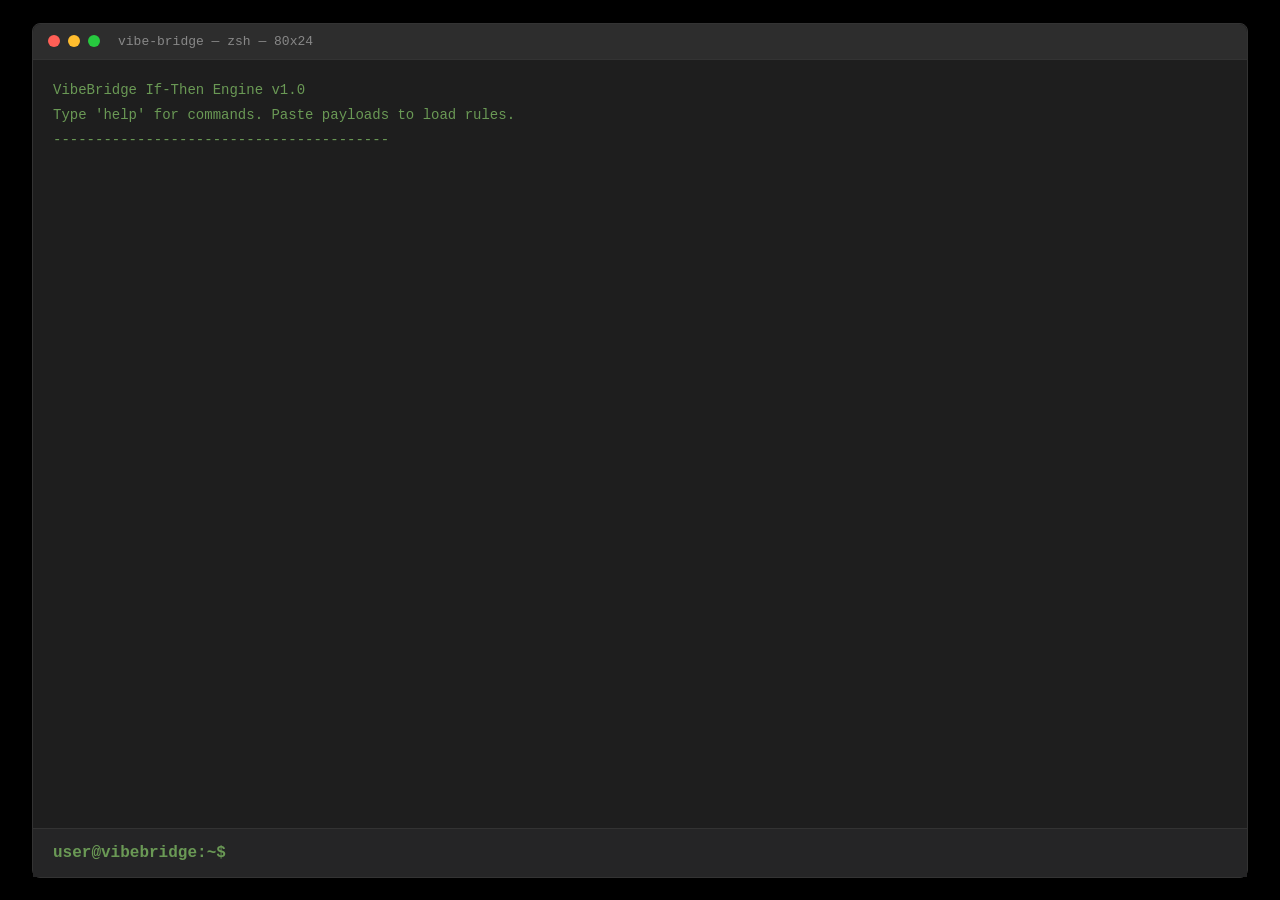
==== commit d805fa59: "feat: web push (8 ops)" ====
--- a/docs/index.html
+++ b/docs/index.html
@@ -1,157 +1,33 @@
-<!doctype html>
-<html>
+<!DOCTYPE html>
+<html lang="en">
 <head>
-<meta charset="utf-8">
-<meta name="viewport" content="width=device-width, initial-scale=1">
-<title>VibeBridge</title>
-<link rel="icon" type="image/svg+xml" href="logo.svg">
-<script>try{if(localStorage.getItem("vb_theme")==="light")document.documentElement.setAttribute("data-theme","light")}catch(e){}</script>
-<link rel="stylesheet" href="style.css?v=r10">
+    <meta charset="UTF-8">
+    <meta name="viewport" content="width=device-width, initial-scale=1.0">
+    <title>VibeBridge // Terminal</title>
+    <link rel="stylesheet" href="style.css">
 </head>
 <body>
+    <div class="terminal">
+        <header class="term-header">
+            <span class="dot red"></span>
+            <span class="dot yellow"></span>
+            <span class="dot green"></span>
+            <span class="title">vibe-bridge — zsh — 80x24</span>
+        </header>
+        
+        <div class="term-body" id="output">
+            <div class="line system">VibeBridge If-Then Engine v1.0</div>
+            <div class="line system">Type 'help' for commands. Paste payloads to load rules.</div>
+            <div class="line system">----------------------------------------</div>
+        </div>
 
-<aside id="sb">
-  <div class="sbhead"><img src="logo.svg" alt="" style="height:22px;width:auto;border-radius:5px"><canvas id="sbbunny" width="28" height="36"></canvas><span>VibeBridge</span></div>
-  <button id="newchat" class="sidebtn glow">New chat</button>
-  <div class="sbsec">History</div>
-  <div id="chatlist" class="chatlist"></div>
-  <div class="sbsec">Push history</div>
-  <div id="pushlog" class="pushlog"></div>
-  <div class="sbsec">Connect</div>
-  <input id="pat" type="password" placeholder="github_pat_…">
-  <input id="repo" placeholder="owner/repo">
-  <input id="branch" placeholder="main" value="main">
-  <button id="connect" class="green full">Connect</button>
-  <div id="connstatus" class="dim small">not connected</div>
-  <label class="chk"><input type="checkbox" id="remember" checked> remember credentials</label>
-  <label class="chk"><input type="checkbox" id="strict"> strict sentinel mode</label>
-  <div class="sbfoot">
-    <div class="stats" id="stats"></div>
-    web-native VibeBridge · low orbit
-  </div>
-</aside>
-<div id="main">
-  <header>
-    <button id="sbtoggle" class="iconbtn">menu</button>
-    <div class="modelwrap">
-      <button id="modelbtn" class="modelbtn">VibeBridge · QWEN STUDIO ▾</button>
-      <div id="modelmenu" class="menu hidden">
-        <button data-m="QWEN STUDIO">QWEN STUDIO <span>bridge-tuned</span></button>
-        <button data-m="CHATGPT">CHATGPT <span>no fences</span></button>
-        <button data-m="GEMINI">GEMINI <span>small hunks</span></button>
-      </div>
+        <div class="term-input-area">
+            <span class="prompt">user@vibebridge:~$</span>
+            <input type="text" id="input" autocomplete="off" spellcheck="false" autofocus>
+        </div>
     </div>
-    <span class="spacer"></span>
-    <button id="themebtn" class="headbtn" title="Toggle light / dark">Light mode</button>
-    <button id="clearbtn" class="headbtn" title="Clear this chat">Clear</button>
-    <button id="exportbtn" class="headbtn" title="Export chat as markdown">Export</button>
-    <div id="connbadge" class="badge off">Not connected</div>
-  </header>
-  <div id="chat">
-    <div id="empty">
-      <div class="bunnywrap">
-        <div class="orbit"><i></i></div>
-        <canvas id="bunny" width="84" height="108"></canvas>
-      </div>
-      <div class="wordmark">Vibe<span>Bridge</span></div>
-      <div class="tagline">any AI chat becomes your engineering team</div>
-      <div id="tip" class="tip"></div>
-      <div id="chips"></div>
-      <div class="keystats">
-        <div class="ks"><span id="ks-chats">0</span>chats</div>
-        <div class="ks"><span id="ks-pushes">0</span>pushes</div>
-        <div class="ks"><span id="ks-ops">0</span>file ops</div>
-      </div>
-    </div>
-    <div id="flow"></div>
-  </div>
-  <div id="composerwrap">
-    <div id="composer">
-      <textarea id="input" rows="1" placeholder="Message VibeBridge…"></textarea>
-      <div class="crow">
-        <button id="paste" class="pill" title="Paste from clipboard">Paste</button>
-        <div class="tplwrap">
-          <button id="tplbtn" class="pill">Templates ▾</button>
-          <div id="tplmenu" class="menu up hidden"></div>
-        </div>
-        <span class="spacer"></span>
-        <span id="charcount" class="charcount">0</span>
-        <button id="send" class="sendbtn" disabled>↑</button>
-      </div>
-    </div>
-    <div class="footnote">vb-web r10 · tokens stay in this tab · payloads parse locally · <a href="#" id="kbshort">keyboard shortcuts</a></div>
-  </div>
-</div>
-<div id="toast" class="toast hidden"></div>
-<div id="kbmodal" class="modal hidden">
-  <div class="modalcard">
-    <h3>Keyboard shortcuts</h3>
-    <div class="krow"><kbd>Enter</kbd> send message</div>
-    <div class="krow"><kbd>Shift+Enter</kbd> new line</div>
-    <div class="krow"><kbd>Ctrl+K</kbd> new chat</div>
-    <div class="krow"><kbd>Ctrl+Shift+V</kbd> paste from clipboard</div>
-    <div class="krow"><kbd>Ctrl+E</kbd> export chat</div>
-    <div class="krow"><kbd>Esc</kbd> close menus and modals</div>
-    <button class="green" onclick="document.getElementById('kbmodal').classList.add('hidden')">Got it</button>
-  </div>
-</div>
-<div id="confetti"></div>
-<script src="github.js"></script>
-<script src="checks.js"></script>
-<script src="app.js"></script>
-<script src="studio.js"></script>
-<script src="zipmd.js"></script>
-<script src="imgpush.js"></script>
-<script src="attach.js"></script>
- <script src="theme.js"></script>
 
- <script src="htmlpreview.js"></script>
- <script src="devoptions.js"></script>
- <script src="onboard.js"></script>
-<script src="apimode.js"></script>
-<script src="skin.js"></script>
-<script src="stars.js"></script>
-
-<script src="svgchat.js"></script>
-<script src="ctxmenu.js"></script>
- <script src="devmode.js"></script>
-
- <script src="multirepo.js"></script>
- <script src="backupflow.js"></script>
- <script src="os.js"></script>
-
-
-
-
- 
-
- 
- 
- <script src="studioshell.js"></script>
- <script src="backdrop.js"></script>
- <script src="sbclean.js"></script>
- <script src="nodock.js"></script>
- <script src="devconsolidate.js"></script>
- <script src="developer.js"></script>
-
-
- <script src="sitepreview.js"></script>
- <script src="devmenu.js"></script>
- 
-<script src="studioloader.js"></script>
-<script src="vfs.js"></script>
-<script src="shellfix.js"></script>
-<script src="studioedit.js"></script>
-<script src="studiopush.js"></script>
-
-<script src="studiooptions.js"></script>
-<script src="optpanel.js"></script>
-
-<script src="reconn.js"></script>
-
-<script src="ghdel.js"></script>
-<script src="batchdel.js"></script>
-<script src="autoclean.js"></script>
-<script src="vbprompt.js"></script>
+    <script src="github.js"></script>
+    <script src="app.js"></script>
 </body>
-</html>+</html>
--- a/docs/style.css
+++ b/docs/style.css
@@ -1,221 +1,105 @@
-*{box-sizing:border-box;margin:0;padding:0}
-:root{--bg:#0d1117;--side:#161b22;--bubble:rgba(177,186,196,.12);--card:#161b22;--line:#30363d;--linemut:#21262d;--text:#e6edf3;--dim:#8b949e;--faint:#6e7681;--accent:#4493f8;--accent2:#3fb950;--green:#238636;--green2:#3fb950;--red:#f85149;--amber:#d29922;--purple:#a371f7;--orange:#f78104;--code:#0d1117;--ring:rgba(68,147,248,.35);--btnline:rgba(240,246,252,.1);--shadow:0 8px 24px rgba(1,4,9,.6);--counter:rgba(177,186,196,.2)}
-html,body{height:100%}
-body{background:var(--bg);color:var(--text);font:14px/1.5 -apple-system,BlinkMacSystemFont,"Segoe UI","Noto Sans",Helvetica,Arial,sans-serif;display:flex;overflow:hidden;padding-top:28px}
-body::before{content:"";position:fixed;inset:0;z-index:0;pointer-events:none;background:radial-gradient(42% 34% at 50% -4%,rgba(56,139,253,.16),transparent 62%),radial-gradient(30% 26% at 74% 6%,rgba(163,113,247,.12),transparent 60%),radial-gradient(rgba(240,246,252,.05) 1px,transparent 1px);background-size:auto,auto,24px 24px}
-#starA,#starB,#galaxy,.shot{display:none}
-#sb,#main{position:relative;z-index:1}
-#sb{width:260px;min-width:260px;display:flex;flex-direction:column}
-button{font:inherit;cursor:pointer;background:none;border:none;color:inherit}
-input,textarea{font:inherit;color:var(--text);background:var(--code);border:1px solid var(--line);border-radius:6px;padding:6px 10px;outline:none;width:100%;margin:3px 0;font-size:13px}
-input:focus,textarea:focus{border-color:var(--accent);box-shadow:0 0 0 3px var(--ring)}
-a{color:var(--accent);text-decoration:none}
-a:hover{text-decoration:underline}
-.hidden{display:none!important}
-.vic{width:16px;height:16px;flex:none;display:inline-block;vertical-align:-3px;background-color:currentColor;-webkit-mask:var(--ic) center/100% 100% no-repeat;mask:var(--ic) center/100% 100% no-repeat}
-.ic-repo{--ic:url("data:image/svg+xml,%3Csvg xmlns='http://www.w3.org/2000/svg' viewBox='0 0 16 16'%3E%3Cpath d='M2 2.5A2.5 2.5 0 0 1 4.5 0h8.75a.75.75 0 0 1 .75.75v12.5a.75.75 0 0 1-.75.75h-2.5a.75.75 0 0 1 0-1.5h1.75v-2h-8a1 1 0 0 0-.714 1.7.75.75 0 1 1-1.072 1.05A2.495 2.495 0 0 1 2 11.5Zm10.5-1h-8a1 1 0 0 0-1 1v6.708A2.486 2.486 0 0 1 4.5 9h8ZM5 12.25a.25.25 0 0 1 .25-.25h3.5a.25.25 0 0 1 .25.25v3.25a.25.25 0 0 1-.4.2l-1.45-1.087a.249.249 0 0 0-.3 0L5.4 15.7a.25.25 0 0 1-.4-.2Z'/%3E%3C/svg%3E")}
-.ic-code{--ic:url("data:image/svg+xml,%3Csvg xmlns='http://www.w3.org/2000/svg' viewBox='0 0 16 16'%3E%3Cpath d='M4.72 3.22a.75.75 0 0 1 0 1.06L1.06 8l3.66 3.72a.75.75 0 1 1-1.06 1.06l-4.25-4.25a.75.75 0 0 1 0-1.06l4.25-4.25a.75.75 0 0 1 1.06 0Zm6.56 0a.75.75 0 0 1 1.06 0l4.25 4.25a.75.75 0 0 1 0 1.06l-4.25 4.25a.75.75 0 1 1-1.06-1.06L14.94 8 11.28 4.28a.75.75 0 0 1 0-1.06Z'/%3E%3C/svg%3E")}
-.ic-book{--ic:url("data:image/svg+xml,%3Csvg xmlns='http://www.w3.org/2000/svg' viewBox='0 0 16 16'%3E%3Cpath d='M0 1.75A1.75 1.75 0 0 1 1.75 0h4.5c.966 0 1.75.784 1.75 1.75v12.5A1.75 1.75 0 0 1 6.25 16h-4.5A1.75 1.75 0 0 1 0 14.25Zm9.75 0A1.75 1.75 0 0 1 11.5 0h2.75c.966 0 1.75.784 1.75 1.75v12.5a1.75 1.75 0 0 1-1.75 1.75h-2.75a1.75 1.75 0 0 1-1.75-1.75Z'/%3E%3C/svg%3E")}
-.ic-bell{--ic:url("data:image/svg+xml,%3Csvg xmlns='http://www.w3.org/2000/svg' viewBox='0 0 16 16'%3E%3Cpath d='M8 1.5a4 4 0 0 0-4 4v2.6l-1.2 2.1c-.2.35.05.8.46.8h9.48c.41 0 .66-.45.46-.8L12 8.1V5.5a4 4 0 0 0-4-4Zm-1.5 11a1.5 1.5 0 0 0 3 0Z'/%3E%3C/svg%3E")}
-.ic-check{--ic:url("data:image/svg+xml,%3Csvg xmlns='http://www.w3.org/2000/svg' viewBox='0 0 16 16'%3E%3Cpath d='M13.78 4.22a.75.75 0 0 1 0 1.06l-7.25 7.25a.75.75 0 0 1-1.06 0L2.22 9.28a.75.75 0 0 1 1.06-1.06l2.72 2.72 6.72-6.72a.75.75 0 0 1 1.06 0Z'/%3E%3C/svg%3E")}
-.ic-x{--ic:url("data:image/svg+xml,%3Csvg xmlns='http://www.w3.org/2000/svg' viewBox='0 0 16 16'%3E%3Cpath d='M3.72 3.72a.75.75 0 0 1 1.06 0L8 6.94l3.22-3.22a.75.75 0 1 1 1.06 1.06L9.06 8l3.22 3.22a.75.75 0 1 1-1.06 1.06L8 9.06l-3.22 3.22a.75.75 0 0 1-1.06-1.06L6.94 8 3.72 4.78a.75.75 0 0 1 0-1.06Z'/%3E%3C/svg%3E")}
-.ic-plus{--ic:url("data:image/svg+xml,%3Csvg xmlns='http://www.w3.org/2000/svg' viewBox='0 0 16 16'%3E%3Cpath d='M7.75 2a.75.75 0 0 1 .75.75V7h4.25a.75.75 0 0 1 0 1.5H8.5v4.25a.75.75 0 0 1-1.5 0V8.5H2.75a.75.75 0 0 1 0-1.5H7V2.75A.75.75 0 0 1 7.75 2Z'/%3E%3C/svg%3E")}
-.ic-search{--ic:url("data:image/svg+xml,%3Csvg xmlns='http://www.w3.org/2000/svg' viewBox='0 0 16 16'%3E%3Cpath d='M10.68 11.74a6 6 0 0 1-7.922-8.982 6 6 0 0 1 8.982 7.922l3.04 3.04a.749.749 0 0 1-.326 1.275.749.749 0 0 1-.734-.215ZM11.5 7a4.499 4.499 0 1 0-8.997 0A4.499 4.499 0 0 0 11.5 7Z'/%3E%3C/svg%3E")}
-.ic-sun{--ic:url("data:image/svg+xml,%3Csvg xmlns='http://www.w3.org/2000/svg' viewBox='0 0 16 16'%3E%3Cpath d='M7.25 0h1.5v2.5h-1.5Zm0 13.5h1.5V16h-1.5ZM0 7.25h2.5v1.5H0Zm13.5 0H16v1.5h-2.5ZM8 4.5A3.5 3.5 0 1 0 8 11.5 3.5 3.5 0 0 0 8 4.5ZM2.9 2.9l1.06-1.06 1.77 1.77-1.06 1.06Zm9.37 9.37 1.06-1.06 1.77 1.77-1.06 1.06Zm0-10.43 1.77-1.77 1.06 1.06-1.77 1.77ZM2.9 13.1l1.77-1.77 1.06 1.06-1.77 1.77Z'/%3E%3C/svg%3E")}
-.ic-moon{--ic:url("data:image/svg+xml,%3Csvg xmlns='http://www.w3.org/2000/svg' viewBox='0 0 16 16'%3E%3Cpath d='M13.5 8.5a5.5 5.5 0 1 1-6-6 4.5 4.5 0 0 0 6 6Z'/%3E%3C/svg%3E")}
-.ic-pulse{--ic:url("data:image/svg+xml,%3Csvg xmlns='http://www.w3.org/2000/svg' viewBox='0 0 16 16'%3E%3Cpath d='M1.5 7.25h3l2-4.5 3 8.5 2-4h3v1.5h-2.1l-2.9 5.5-3-8.5-1.6 3.5H1.5Z'/%3E%3C/svg%3E")}
-.ic-wifi{--ic:url("data:image/svg+xml,%3Csvg xmlns='http://www.w3.org/2000/svg' viewBox='0 0 16 16'%3E%3Cpath d='M8 12.75a1.25 1.25 0 1 0 0-2.5 1.25 1.25 0 0 0 0 2.5Zm-3.2-3.2a4.5 4.5 0 0 1 6.4 0l-1.06 1.06a3 3 0 0 0-4.28 0Zm-2.1-2.1a7.5 7.5 0 0 1 10.6 0l-1.06 1.06a6 6 0 0 0-8.48 0Z'/%3E%3C/svg%3E")}
-.ic-comment{--ic:url("data:image/svg+xml,%3Csvg xmlns='http://www.w3.org/2000/svg' viewBox='0 0 16 16'%3E%3Cpath d='M1 3.25C1 2.56 1.56 2 2.25 2h11.5c.69 0 1.25.56 1.25 1.25v7.5c0 .69-.56 1.25-1.25 1.25H6l-2.9 2.42c-.33.28-.85.04-.85-.4V12H2.25A1.25 1.25 0 0 1 1 10.75Z'/%3E%3C/svg%3E")}
-.ic-image{--ic:url("data:image/svg+xml,%3Csvg xmlns='http://www.w3.org/2000/svg' viewBox='0 0 16 16'%3E%3Cpath fill-rule='evenodd' d='M1.75 1h12.5c.41 0 .75.34.75.75v12.5c0 .41-.34.75-.75.75H1.75a.75.75 0 0 1-.75-.75V1.75c0-.41.34-.75.75-.75Zm.75 1.5v7.9l3.2-3.2a.75.75 0 0 1 1.06 0l2.72 2.72 2.02-2.02a.75.75 0 0 1 1.06 0l1.94 1.94V2.5Zm3 1a1.5 1.5 0 1 0 0 3 1.5 1.5 0 0 0 0-3Z'/%3E%3C/svg%3E")}
-.ic-inbox{--ic:url("data:image/svg+xml,%3Csvg xmlns='http://www.w3.org/2000/svg' viewBox='0 0 16 16'%3E%3Cpath fill-rule='evenodd' d='M1.75 1h12.5c.41 0 .75.34.75.75v12.5c0 .41-.34.75-.75.75H1.75a.75.75 0 0 1-.75-.75V1.75c0-.41.34-.75.75-.75Zm.75 1.5V9h2.75l.75 2h4l.75-2h2.75V2.5Z'/%3E%3C/svg%3E")}
-.ic-zip{--ic:url("data:image/svg+xml,%3Csvg xmlns='http://www.w3.org/2000/svg' viewBox='0 0 16 16'%3E%3Cpath fill-rule='evenodd' d='M3.5 0h9A1.5 1.5 0 0 1 14 1.5v13a1.5 1.5 0 0 1-1.5 1.5h-9A1.5 1.5 0 0 1 2 14.5v-13A1.5 1.5 0 0 1 3.5 0Zm3.75 2v1.5h1.5V2Zm1.5 1.5v1.5h1.5V3.5Zm-1.5 1.5v1.5h1.5V5Zm1.5 1.5v1.5h1.5V6.5Zm-1.5 1.5V10a1.5 1.5 0 0 0 3 0V8.5Z'/%3E%3C/svg%3E")}
-#vbmenubar{position:fixed;top:0;left:0;right:0;height:28px;z-index:995;display:flex;align-items:center;gap:6px;padding:0 12px;background:rgba(22,27,34,.86);backdrop-filter:saturate(180%) blur(14px);-webkit-backdrop-filter:saturate(180%) blur(14px);border-bottom:1px solid var(--linemut);font-size:12px}
-.vbbrand{display:flex;align-items:center;gap:6px;font-weight:700;color:var(--text);margin-right:6px}
-.vwrap{position:relative}
-.vmenubtn{padding:3px 9px;border-radius:6px;font-size:12px;color:var(--dim);font-weight:500}
-.vmenubtn:hover{background:var(--bubble);color:var(--text)}
-.vb-right{margin-left:auto;display:flex;gap:12px;align-items:center;color:var(--dim);font-size:11px;font-variant-numeric:tabular-nums}
-.vbellwrap{position:relative;cursor:pointer;display:flex}
-.vbellwrap:hover{color:var(--text)}
-.vbelln{position:absolute;top:-5px;right:-8px;background:var(--red);color:#fff;font-size:9px;font-weight:700;border-radius:999px;padding:0 4px;min-width:13px;text-align:center;line-height:13px}
-.vic.off{opacity:.35}
-.vbatt{width:22px;height:11px;border:1px solid var(--dim);border-radius:3px;position:relative;display:inline-block}
-.vbatt::after{content:"";position:absolute;right:-4px;top:2.5px;width:2px;height:5px;background:var(--dim);border-radius:0 1px 1px 0}
-.vbatt i{position:absolute;top:1px;bottom:1px;left:1px;background:var(--dim);border-radius:1px;width:60%}
-.vbatt.chg i{background:var(--green2)}
-#vboot{position:fixed;inset:0;z-index:1001;background:var(--bg);display:flex;flex-direction:column;align-items:center;justify-content:center;gap:14px;transition:opacity .4s}
-.vbootbar{width:180px;height:4px;border-radius:2px;background:var(--linemut);overflow:hidden}
-.vbootbar i{display:block;height:100%;width:0;background:var(--accent);border-radius:2px;animation:vboot .7s cubic-bezier(.3,.7,.3,1) forwards}
-@keyframes vboot{from{width:0}to{width:100%}}
-.vboottxt{font-size:11px;color:var(--faint);letter-spacing:.08em;text-transform:uppercase}
-#vbdock{position:fixed;bottom:10px;left:50%;transform:translateX(-50%);display:flex;gap:10px;align-items:flex-end;padding:8px 10px;background:rgba(22,27,34,.78);backdrop-filter:saturate(180%) blur(16px);-webkit-backdrop-filter:saturate(180%) blur(16px);border:1px solid var(--linemut);border-radius:16px;z-index:996;box-shadow:var(--shadow)}
-.vdockbtn{position:relative;width:40px;height:40px;border-radius:10px;display:flex;align-items:center;justify-content:center;background:var(--bubble);color:var(--dim);transition:transform .16s cubic-bezier(.3,.7,.3,1),background .16s}
-.vdockbtn .vic{width:20px;height:20px}
-.vdockbtn:hover{transform:translateY(-8px) scale(1.18);background:rgba(177,186,196,.2);color:var(--text)}
-.vdockbtn::after{content:attr(data-tip);position:absolute;bottom:calc(100% + 10px);left:50%;transform:translateX(-50%);background:#24292f;color:#fff;font-size:10px;font-weight:600;padding:3px 8px;border-radius:6px;white-space:nowrap;opacity:0;pointer-events:none;transition:opacity .15s}
-.vdockbtn:hover::after{opacity:1}
-#vtabnav{max-width:760px;margin:0 auto;padding:10px 20px 0;display:flex;gap:18px;border-bottom:1px solid var(--linemut)}
-.vtab{padding:6px 2px 8px;font-size:13px;color:var(--dim);border-bottom:2px solid transparent;cursor:pointer;display:flex;gap:6px;align-items:center}
-.vtab:hover{color:var(--text)}
-.vtab.on{color:var(--text);font-weight:600;border-bottom-color:var(--orange)}
-#vactivity{max-width:760px;margin:0 auto;padding:16px 20px;overflow:auto}
-.varow{display:flex;gap:10px;align-items:center;padding:8px 12px;border:1px solid var(--line);border-radius:6px;background:var(--card);margin-bottom:6px;font-size:12px;color:var(--dim)}
-.vadot{width:8px;height:8px;border-radius:50%;flex:none}
-.vasha{font-family:ui-monospace,SFMono-Regular,"SF Mono",Menlo,Consolas,monospace;color:var(--accent);font-weight:600}
-.vats{margin-left:auto;color:var(--faint);font-size:11px}
-.vanote{color:var(--faint);font-size:12px;padding:12px}
- .toast{position:fixed;bottom:28px;left:50%;transform:translateX(-50%);background:var(--card);border:1px solid var(--line);border-left:3px solid var(--green2);border-radius:6px;color:var(--text);padding:10px 18px;font-size:13px;font-weight:500;z-index:999;opacity:0;pointer-events:none;transition:opacity .3s;box-shadow:var(--shadow)}
-.toast.show{opacity:1}
-#confetti{position:fixed;inset:0;pointer-events:none;z-index:1000}
-.confetto{position:absolute;width:8px;height:8px;border-radius:2px;animation:fall 1.2s cubic-bezier(.3,.7,.3,1) forwards;opacity:0}
-@keyframes fall{0%{opacity:1;transform:translateY(0) rotate(0deg) scale(1)}100%{opacity:0;transform:translateY(60vh) rotate(720deg) scale(.3)}}
-.modal{position:fixed;inset:0;background:rgba(1,4,9,.6);z-index:90;display:flex;align-items:center;justify-content:center}
-.modalcard{background:var(--card);border:1px solid var(--line);border-radius:12px;padding:22px;max-width:380px;width:90%;box-shadow:var(--shadow)}
-.modalcard h3{color:var(--text);font-size:14px;font-weight:600;margin-bottom:12px;text-align:center}
-.krow{display:flex;justify-content:space-between;padding:5px 0;font-size:12.5px;color:var(--dim)}
-kbd{background:var(--bubble);border:1px solid var(--line);border-radius:5px;padding:2px 8px;font-size:11px;color:var(--text);font-family:ui-monospace,Menlo,Consolas,monospace}
-#sb{background:var(--side);padding:12px 8px;gap:2px;overflow-y:auto;scrollbar-width:none;border-right:1px solid var(--line)}
-.sbhead{display:flex;gap:8px;align-items:center;font-weight:600;font-size:13px;padding:6px 8px 12px;color:var(--text)}
-.sbhead canvas{image-rendering:pixelated}
-.sbhead span{color:var(--text)}
-.sidebtn{text-align:left;padding:6px 10px;border-radius:6px;color:var(--dim);font-size:13px;font-weight:500;margin:0 4px;display:flex;gap:8px;align-items:center}
-.sidebtn:hover{background:var(--bubble);color:var(--text)}
-.sidebtn.glow{background:var(--bubble);color:var(--text)}
-.sidebtn.glow:hover{background:rgba(177,186,196,.2)}
-.sbsec{font-size:11px;font-weight:600;color:var(--faint);margin:14px 12px 4px;text-transform:uppercase;letter-spacing:.03em}
-.green{background:var(--green);color:#fff;font-weight:500;border:1px solid var(--btnline);border-radius:6px;padding:5px 16px;font-size:13px;box-shadow:0 1px 0 rgba(1,4,9,.1)}
-.green:hover{filter:brightness(1.12)}
-.green:disabled{opacity:.5;cursor:default}
-.full{width:100%;margin-top:4px}
-.dim{color:var(--dim)}.small{font-size:11px}.good{color:var(--green2)}.bad{color:var(--red)}
-.chk{font-size:12px;color:var(--dim);display:flex;gap:6px;align-items:center;margin:4px 10px;cursor:pointer}
-.chk input{width:auto;margin:0;accent-color:var(--accent)}
-.sbfoot{margin-top:auto;font-size:11px;color:var(--faint);padding:10px 10px;line-height:1.6}
-.stats{font-size:10px;color:var(--faint);margin-bottom:6px}
-.chatlist,.pushlog{display:flex;flex-direction:column;gap:1px;max-height:180px;overflow-y:auto;scrollbar-width:none}
-.chatitem{display:flex;align-items:center;gap:6px;padding:5px 10px;border-radius:6px;font-size:13px;color:var(--dim);cursor:pointer;margin:0 4px}
-.chatitem:hover{background:var(--bubble);color:var(--text)}
-.chatitem.active{background:rgba(56,139,253,.15);color:var(--accent);font-weight:600}
-.chatitem .del{margin-left:auto;opacity:0;font-size:10px;color:inherit;padding:2px 4px;border-radius:4px}
-.chatitem:hover .del{opacity:.8}
-.chatitem .del:hover{background:rgba(248,81,73,.15);color:var(--red)}
-.pushitem{padding:5px 10px;border-radius:6px;font-size:11px;color:var(--faint);cursor:pointer;margin:0 4px;background:var(--bubble)}
-.pushitem:hover{color:var(--dim)}
-.pushitem.ok{color:var(--green2)}
-.pushitem.fail{color:var(--red)}
-.pushitem .sha{font-weight:600;font-family:ui-monospace,Menlo,Consolas,monospace}
-.pushitem .ts{float:right;opacity:.7}
-#main{flex:1;display:flex;flex-direction:column;min-width:0}
-header{display:flex;align-items:center;gap:8px;padding:10px 16px;border-bottom:1px solid var(--line);background:var(--side)}
-.iconbtn{font-size:12px;color:var(--dim);display:none;padding:4px}
-.headbtn{font-size:12px;font-weight:500;padding:5px 12px;border-radius:6px;color:var(--text);background:#21262d;border:1px solid var(--btnline)}
-.headbtn:hover{background:var(--line)}
-.badge{font-size:10.5px;font-weight:600;padding:3px 10px;border-radius:999px;border:1px solid var(--line)}
-.badge.off{background:rgba(248,81,73,.15);color:var(--red);border-color:rgba(248,81,73,.4)}
-.badge.on{background:rgba(63,185,80,.15);color:var(--green2);border-color:rgba(63,185,80,.4)}
-.modelwrap,.tplwrap{position:relative}
-.modelbtn{font-size:13px;font-weight:600;color:var(--text);padding:5px 10px;border-radius:6px;display:flex;gap:6px;align-items:center}
-.modelbtn:hover{background:var(--bubble)}
-.menu{position:absolute;top:calc(100% + 6px);left:0;background:var(--card);border:1px solid var(--line);border-radius:12px;min-width:210px;z-index:50;overflow:hidden auto;box-shadow:var(--shadow);max-height:70vh;animation:fadeIn .12s ease-out;padding:6px;scrollbar-width:none}
-.menu.up{top:auto;bottom:calc(100% + 6px)}
-.menu button{display:flex;flex-direction:column;width:100%;text-align:left;padding:6px 10px;font-size:13px;font-weight:500;border-radius:6px;color:var(--text)}
-.menu button:hover{background:var(--bubble)}
-.menu button span{font-size:10px;color:var(--faint)}
-@keyframes fadeIn{from{opacity:0;transform:translateY(-4px) scale(.98)}to{opacity:1;transform:none}}
-#chat{flex:1;overflow-y:auto;padding:10px 0 20px;scroll-behavior:smooth;scrollbar-width:none}
-#empty,#flow{max-width:760px;margin:0 auto;padding:0 20px}
-#empty{text-align:center;padding-top:5vh;display:flex;flex-direction:column;align-items:center;gap:12px}
-.bunnywrap{position:relative;display:inline-block}
-.bunnywrap::before{content:"";position:absolute;inset:-26px;background:radial-gradient(closest-side,rgba(56,139,253,.18),transparent 70%);z-index:-1}
-.bunnywrap canvas{image-rendering:pixelated}
+:root {
+    --bg: #1e1e1e;
+    --fg: #d4d4d4;
+    --accent: #ce9178; /* Claude Orange-ish */
+    --keyword: #569cd6; /* Blue */
+    --string: #ce9178; /* Orange */
+    --comment: #6a9955; /* Green */
+    --error: #f44747;
+    --font: 'Consolas', 'Monaco', 'Courier New', monospace;
+}
 
-.wordmark{font-size:26px;font-weight:800;letter-spacing:-0.02em;color:var(--text)}
-.wordmark span{color:var(--accent)}
-.tagline{font-size:13.5px;color:var(--dim)}
-.tip{font-size:12px;color:var(--faint);min-height:18px}
-#chips{display:flex;flex-wrap:wrap;gap:8px;justify-content:center;margin-top:4px}
-.chipbtn{background:var(--bubble);border:1px solid var(--line);border-radius:999px;padding:6px 16px;font-size:12.5px;font-weight:500;color:var(--dim)}
-.chipbtn:hover{background:rgba(177,186,196,.2);color:var(--text)}
-.keystats{display:flex;gap:10px;margin-top:8px}
-.ks{display:flex;flex-direction:column;align-items:center;font-size:10px;color:var(--faint);background:var(--counter);border-radius:999px;padding:4px 12px;gap:0}
-.ks span{font-size:14px;font-weight:600;color:var(--text);display:inline;margin-right:4px}
-.msg{margin:14px 0;animation:msgIn .3s cubic-bezier(.3,.7,.3,1);content-visibility:auto;contain-intrinsic-size:120px}
-@keyframes msgIn{from{opacity:0;transform:translateY(8px)}to{opacity:1;transform:none}}
-@keyframes bob{0%,100%{transform:translateY(0)}50%{transform:translateY(-6px)}}
-#bunny{animation:bob 2.6s ease-in-out infinite;opacity:.95}
-.msg.user{background:rgba(56,139,253,.15);border:1px solid rgba(56,139,253,.4);border-radius:6px;padding:10px 16px;max-width:75%;margin-left:auto;white-space:pre-wrap;word-break:break-word}
-.msg.user.code{font:12px/1.5 ui-monospace,SFMono-Regular,"SF Mono",Menlo,Consolas,monospace;background:var(--code);border-color:var(--line);color:var(--dim)}
-.arow{display:flex;gap:12px;align-items:flex-start}
-.avatar{width:28px;height:28px;border-radius:6px;background:var(--line);color:var(--text);display:flex;align-items:center;justify-content:center;font-size:11px;font-weight:700;flex-shrink:0}
-.abody{min-width:0;flex:1;overflow:hidden}
-.alabel{font-size:11px;font-weight:600;color:var(--faint);margin:2px 0 6px}
-.prompttext{background:var(--code);border:1px solid var(--line);border-radius:6px;padding:12px 14px;font:12.5px/1.6 ui-monospace,SFMono-Regular,"SF Mono",Menlo,Consolas,monospace;color:var(--dim);white-space:pre-wrap;max-height:240px;overflow:auto;word-break:break-all;scrollbar-width:thin}
-.mini{border:1px solid var(--btnline);border-radius:6px;padding:4px 13px;font-size:12px;font-weight:500;color:var(--text);margin:6px 6px 0 0;display:inline-block;background:#21262d}
-.mini:hover{background:var(--line)}
-.mini.amber{color:var(--amber)}
-.note{font-size:13.5px;color:var(--dim);line-height:1.5}
-.cardhead{display:flex;gap:6px;align-items:center;margin-bottom:8px;flex-wrap:wrap}
-.chip{font-size:10px;font-weight:600;border-radius:999px;padding:2px 9px;border:1px solid var(--line);color:var(--dim)}
-.chip.g{background:rgba(63,185,80,.15);color:var(--green2);border-color:rgba(63,185,80,.4)}
-.chip.r{background:rgba(248,81,73,.15);color:var(--red);border-color:rgba(248,81,73,.4)}
-.chip.a{background:var(--counter);color:var(--dim)}
-.warnline{color:var(--amber);font-size:12px;margin:3px 0;padding-left:4px;border-left:2px solid var(--amber)}
-.frow{display:flex;gap:8px;align-items:center;padding:6px 10px;border-radius:6px;cursor:pointer}
-.frow:hover{background:var(--bubble)}
-.fkind{font-size:10px;font-weight:600;color:var(--faint);width:50px;flex-shrink:0}
-.fkind.g{color:var(--green2)}.fkind.r{color:var(--red)}
-.fpath{font:12px ui-monospace,SFMono-Regular,"SF Mono",Menlo,Consolas,monospace;color:var(--accent);overflow:hidden;text-overflow:ellipsis;white-space:nowrap;min-width:0}
-.fdet{font-size:10px;color:var(--faint);margin-left:auto;flex-shrink:0;white-space:nowrap}
-.preview{display:none;background:var(--code);border:1px solid var(--line);border-radius:6px;padding:10px 12px;margin:2px 0 6px 10px;max-height:200px;overflow:auto}
-.pl{font:11.5px/1.5 ui-monospace,SFMono-Regular,"SF Mono",Menlo,Consolas,monospace;color:var(--faint);white-space:pre-wrap;word-break:break-all}
-.pl.p{color:var(--green2)}.pl.m{color:var(--red)}
-.cardbtns{margin-top:10px;display:flex;flex-wrap:wrap}
-.pushcard{background:var(--card);border:1px solid var(--line);border-radius:6px;padding:14px;margin-top:10px;overflow:hidden}
-.status{font-size:13px;color:var(--dim)}
-.status.good{color:var(--green2);font-weight:600}
-.status.bad{color:var(--red);font-weight:600}
-.logtail{margin-top:8px;background:var(--code);border:1px solid var(--linemut);border-radius:6px;padding:8px 10px;max-height:140px;overflow:auto}
-.logtail:empty{display:none}
-.logtail div{font:11px/1.5 ui-monospace,SFMono-Regular,"SF Mono",Menlo,Consolas,monospace;color:var(--faint);white-space:nowrap;overflow:hidden;text-overflow:ellipsis}
-.logtail div.lerr{color:var(--red);font-weight:700}
-.logtail.errrep{max-height:220px}
-.logtail.errrep div{white-space:pre-wrap;word-break:break-word}
-.cklist{margin-top:12px;background:var(--card);border:1px solid var(--line);border-radius:6px;padding:12px 14px}
-.ck{display:flex;gap:8px;align-items:flex-start;font-size:12px;color:var(--dim);padding:3px 0;cursor:pointer}
-.ck input{width:auto;margin:2px 0 0;accent-color:var(--green)}
-.ck.miss{color:var(--red)}
-.ck.miss input{accent-color:var(--red)}
-.cknote{font-size:11px;color:var(--faint);margin-top:8px;border-top:1px solid var(--linemut);padding-top:8px}
-#composerwrap{padding:0 20px 76px}
-#composer{max-width:760px;margin:0 auto;background:var(--card);border:1px solid var(--line);border-radius:6px;padding:12px 16px 8px;box-shadow:0 1px 0 rgba(1,4,9,.1)}
-#composer:focus-within{border-color:var(--accent);box-shadow:0 0 0 3px var(--ring)}
-#composer textarea{background:none;border:none;resize:none;max-height:160px;padding:2px 0;font-size:14px}
-#composer textarea:focus{box-shadow:none}
-.crow{display:flex;align-items:center;gap:6px}
-.pill{border:1px solid var(--btnline);border-radius:6px;padding:4px 12px;font-size:12px;font-weight:500;color:var(--text);background:#21262d}
-.pill:hover{background:var(--line)}
-.spacer{flex:1}
-.charcount{font-size:10px;color:var(--faint);margin-right:4px}
-.sendbtn{width:30px;height:30px;border-radius:6px;background:var(--green);border:1px solid var(--btnline);color:#fff;font-size:15px;font-weight:700}
-.sendbtn:hover{filter:brightness(1.12)}
-.sendbtn:disabled{opacity:.4;cursor:default}
-.footnote{max-width:760px;margin:8px auto 0;font-size:11px;color:var(--faint);text-align:center}
-*::-webkit-scrollbar{width:8px;height:8px}
-*::-webkit-scrollbar-track{background:transparent}
-*::-webkit-scrollbar-thumb{background:rgba(139,148,158,.4);border-radius:8px}
-*::-webkit-scrollbar-thumb:hover{background:rgba(139,148,158,.6)}
-:root[data-theme="light"]{--bg:#ffffff;--side:#f6f8fa;--bubble:rgba(208,215,222,.32);--card:#ffffff;--line:#d0d7de;--linemut:#d8dee4;--text:#1f2328;--dim:#57606a;--faint:#6e7781;--accent:#0969da;--accent2:#1a7f37;--green:#1f883d;--green2:#1a7f37;--red:#cf222e;--amber:#9a6700;--purple:#8250df;--orange:#fd8c02;--code:#f6f8fa;--ring:rgba(9,105,218,.3);--btnline:rgba(31,35,40,.15);--shadow:0 8px 24px rgba(140,149,159,.2);--counter:rgba(31,35,40,.08)}
-[data-theme="light"] body::before{background:radial-gradient(42% 34% at 50% -4%,rgba(9,105,218,.08),transparent 62%),radial-gradient(30% 26% at 74% 6%,rgba(130,80,223,.07),transparent 60%),radial-gradient(rgba(31,35,40,.06) 1px,transparent 1px);background-size:auto,auto,24px 24px}
-[data-theme="light"] #vbmenubar{background:rgba(246,248,250,.88)}
-[data-theme="light"] #vbdock{background:rgba(255,255,255,.8)}
-[data-theme="light"] .headbtn,[data-theme="light"] .mini,[data-theme="light"] .pill{background:#f6f8fa}
-[data-theme="light"] .headbtn:hover,[data-theme="light"] .mini:hover,[data-theme="light"] .pill:hover{background:#eaeef2}
-[data-theme="light"] .vdockbtn:hover::after{background:#24292f}
-[data-theme="light"] .studio h3,[data-theme="light"] .zmd h3,[data-theme="light"] .imgtool h3{color:#1f2328}
-[data-theme="light"] .stcanvas,[data-theme="light"] .zmdprev{background:#f6f8fa}
-@media(max-width:860px){
-  #sb{position:fixed;left:0;top:28px;bottom:0;transform:translateX(-100%);transition:transform .25s cubic-bezier(.3,.7,.3,1);z-index:40;box-shadow:0 0 40px rgba(1,4,9,.5);min-width:260px}
-  body.sbopen #sb{transform:none}
-  .iconbtn{display:block}
-  #vbdock{transform:translateX(-50%) scale(.9)}
-}+* { box-sizing: border-box; }
+
+body {
+    margin: 0;
+    padding: 0;
+    background-color: #000;
+    height: 100vh;
+    display: flex;
+    align-items: center;
+    justify-content: center;
+    font-family: var(--font);
+    overflow: hidden;
+}
+
+.terminal {
+    width: 95vw;
+    height: 95vh;
+    background-color: var(--bg);
+    border-radius: 8px;
+    box-shadow: 0 20px 50px rgba(0,0,0,0.5);
+    display: flex;
+    flex-direction: column;
+    border: 1px solid #333;
+}
+
+.term-header {
+    background-color: #2d2d2d;
+    padding: 10px 15px;
+    border-bottom: 1px solid #333;
+    border-radius: 8px 8px 0 0;
+    display: flex;
+    align-items: center;
+    gap: 8px;
+}
+
+.dot { width: 12px; height: 12px; border-radius: 50%; }
+.dot.red { background-color: #ff5f56; }
+.dot.yellow { background-color: #ffbd2e; }
+.dot.green { background-color: #27c93f; }
+
+.title {
+    margin-left: 10px;
+    color: #888;
+    font-size: 13px;
+    font-weight: 500;
+}
+
+.term-body {
+    flex: 1;
+    padding: 20px;
+    overflow-y: auto;
+    color: var(--fg);
+    font-size: 14px;
+    line-height: 1.5;
+    scroll-behavior: smooth;
+}
+
+.line { margin-bottom: 4px; white-space: pre-wrap; word-break: break-word; }
+.line.user { color: #fff; }
+.line.system { color: var(--comment); }
+.line.error { color: var(--error); }
+.line.rule-match { color: var(--keyword); font-weight: bold; }
+.line.payload { color: var(--string); opacity: 0.8; font-size: 12px; border-left: 2px solid var(--accent); padding-left: 10px; margin: 10px 0; }
+
+.term-input-area {
+    padding: 15px 20px;
+    background-color: #252526;
+    border-top: 1px solid #333;
+    display: flex;
+    align-items: center;
+    gap: 10px;
+}
+
+.prompt {
+    color: var(--comment);
+    font-weight: bold;
+    white-space: nowrap;
+}
+
+#input {
+    flex: 1;
+    background: transparent;
+    border: none;
+    color: #fff;
+    font-family: var(--font);
+    font-size: 14px;
+    outline: none;
+}
+
+/* Scrollbar */
+::-webkit-scrollbar { width: 10px; }
+::-webkit-scrollbar-track { background: var(--bg); }
+::-webkit-scrollbar-thumb { background: #444; border-radius: 5px; }
+::-webkit-scrollbar-thumb:hover { background: #555; }
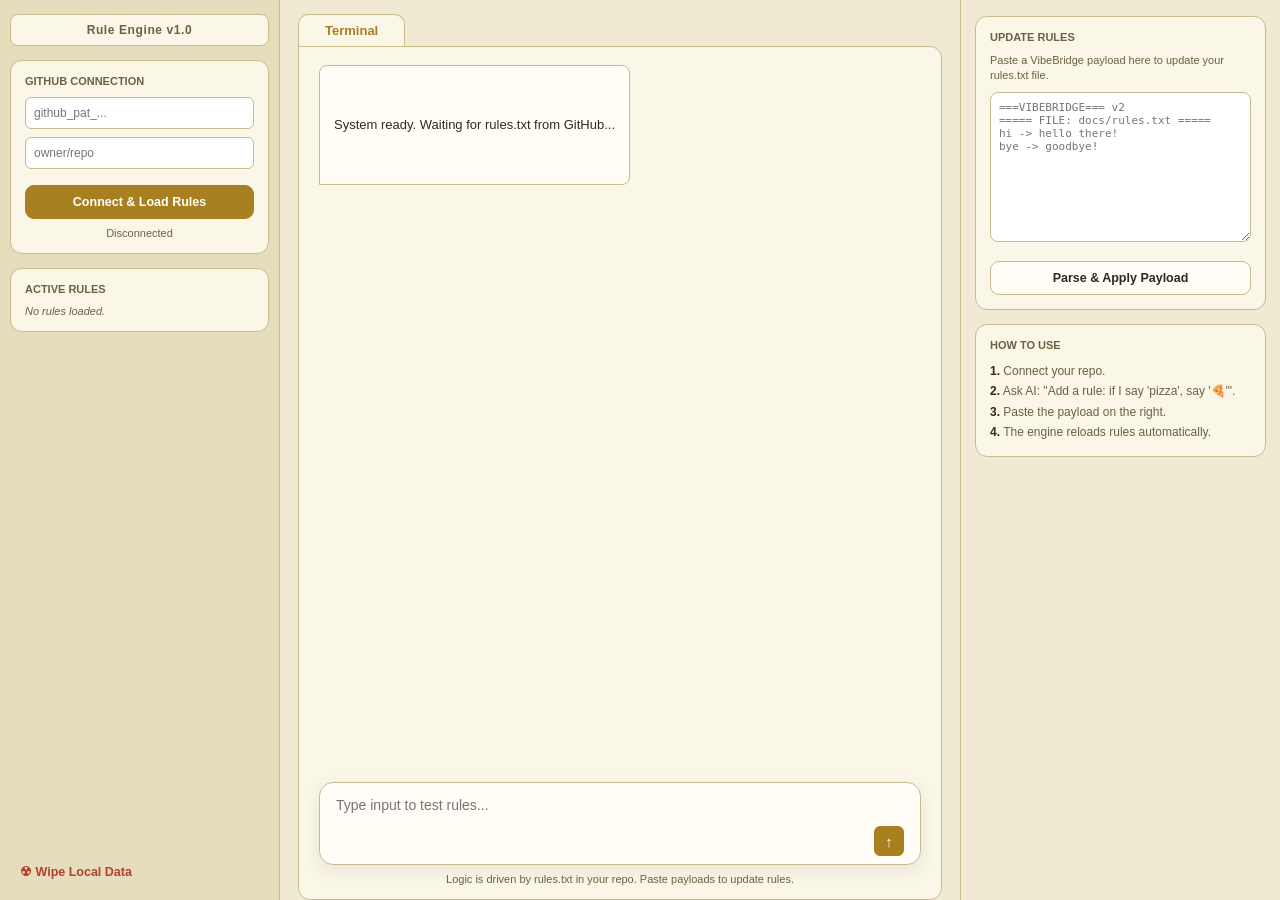
==== commit 77b80bc3: "feat: web push (5 ops)" ====
--- a/docs/index.html
+++ b/docs/index.html
@@ -3,28 +3,76 @@
 <head>
     <meta charset="UTF-8">
     <meta name="viewport" content="width=device-width, initial-scale=1.0">
-    <title>VibeBridge // Terminal</title>
+    <title>VibeBridge // Rule Engine</title>
     <link rel="stylesheet" href="style.css">
 </head>
 <body>
-    <div class="terminal">
-        <header class="term-header">
-            <span class="dot red"></span>
-            <span class="dot yellow"></span>
-            <span class="dot green"></span>
-            <span class="title">vibe-bridge — zsh — 80x24</span>
-        </header>
-        
-        <div class="term-body" id="output">
-            <div class="line system">VibeBridge If-Then Engine v1.0</div>
-            <div class="line system">Type 'help' for commands. Paste payloads to load rules.</div>
-            <div class="line system">----------------------------------------</div>
-        </div>
+    <div id="vb-studio-shell">
+        <!-- LEFT: Rules & Config -->
+        <aside class="sk-left">
+            <div class="sk-search">Rule Engine v1.0</div>
+            <div class="sk-card">
+                <h4>GitHub Connection</h4>
+                <input type="password" id="pat" placeholder="github_pat_...">
+                <input type="text" id="repo" placeholder="owner/repo">
+                <button class="sk-btn solid" id="btn-connect">Connect & Load Rules</button>
+                <div id="status" class="sk-status">Disconnected</div>
+            </div>
+            <div class="sk-card">
+                <h4>Active Rules</h4>
+                <div id="rule-list" class="sk-rule-list">
+                    <div class="sk-empty">No rules loaded.</div>
+                </div>
+            </div>
+            <div class="sk-menu">
+                <button id="btn-wipe" style="color:#b3402e">☢ Wipe Local Data</button>
+            </div>
+        </aside>
 
-        <div class="term-input-area">
-            <span class="prompt">user@vibebridge:~$</span>
-            <input type="text" id="input" autocomplete="off" spellcheck="false" autofocus>
-        </div>
+        <!-- CENTER: Execution Terminal -->
+        <section class="sk-center">
+            <div class="sk-tabs">
+                <div class="sk-tab on">Terminal</div>
+            </div>
+            <div class="sk-body">
+                <div id="chat-view">
+                    <div id="flow">
+                        <div class="msg ai">
+                            <div class="bubble">System ready. Waiting for rules.txt from GitHub...</div>
+                        </div>
+                    </div>
+                </div>
+                <div id="composerwrap">
+                    <div id="composer">
+                        <textarea id="input" rows="1" placeholder="Type input to test rules..."></textarea>
+                        <div class="crow">
+                            <span class="spacer"></span>
+                            <button id="send" class="sendbtn">↑</button>
+                        </div>
+                    </div>
+                    <div class="footnote">Logic is driven by rules.txt in your repo. Paste payloads to update rules.</div>
+                </div>
+            </div>
+        </section>
+
+        <!-- RIGHT: Payload Injector -->
+        <aside class="sk-right">
+            <div class="sk-card">
+                <h4>Update Rules</h4>
+                <p class="sk-help">Paste a VibeBridge payload here to update your rules.txt file.</p>
+                <textarea id="payload-input" class="sk-code" placeholder="===VIBEBRIDGE=== v2&#10;===== FILE: docs/rules.txt =====&#10;hi -> hello there!&#10;bye -> goodbye!"></textarea>
+                <button class="sk-btn" id="btn-parse">Parse & Apply Payload</button>
+            </div>
+            <div class="sk-card">
+                <h4>How to use</h4>
+                <div class="sk-steps">
+                    <b>1.</b> Connect your repo.<br>
+                    <b>2.</b> Ask AI: "Add a rule: if I say 'pizza', say '🍕'".<br>
+                    <b>3.</b> Paste the payload on the right.<br>
+                    <b>4.</b> The engine reloads rules automatically.
+                </div>
+            </div>
+        </aside>
     </div>
 
     <script src="github.js"></script>
--- a/docs/style.css
+++ b/docs/style.css
@@ -1,105 +1,146 @@
 :root {
-    --bg: #1e1e1e;
-    --fg: #d4d4d4;
-    --accent: #ce9178; /* Claude Orange-ish */
-    --keyword: #569cd6; /* Blue */
-    --string: #ce9178; /* Orange */
-    --comment: #6a9955; /* Green */
-    --error: #f44747;
-    --font: 'Consolas', 'Monaco', 'Courier New', monospace;
+    --sk-bg: #f1ead2;
+    --sk-side: #e6ddbd;
+    --sk-card: #faf6e8;
+    --sk-line: #c8bb8e;
+    --sk-ink: #33291a;
+    --sk-dim: #6d6142;
+    --sk-acc: #a8801f;
+    --sk-olive: #6f7d33;
+    --sk-red: #b3402e;
 }
 
-* { box-sizing: border-box; }
+* { box-sizing: border-box; margin: 0; padding: 0; }
 
 body {
-    margin: 0;
-    padding: 0;
-    background-color: #000;
+    background: var(--sk-bg);
+    color: var(--sk-ink);
+    font-family: -apple-system, BlinkMacSystemFont, "Segoe UI", Roboto, Helvetica, Arial, sans-serif;
     height: 100vh;
+    overflow: hidden;
+    font-size: 14px;
+}
+
+#vb-studio-shell {
+    display: grid;
+    grid-template-columns: 280px minmax(0, 1fr) 320px;
+    height: 100vh;
+    width: 100vw;
+}
+
+/* Left Column */
+.sk-left {
+    background: var(--sk-side);
+    border-right: 1px solid var(--sk-line);
     display: flex;
-    align-items: center;
-    justify-content: center;
-    font-family: var(--font);
+    flex-direction: column;
+    padding: 14px 10px;
+    overflow-y: auto;
+    gap: 14px;
+}
+.sk-search {
+    background: var(--sk-card);
+    border: 1px solid var(--sk-line);
+    border-radius: 8px;
+    padding: 8px 12px;
+    font-size: 12px;
+    font-weight: 700;
+    color: var(--sk-dim);
+    text-align: center;
+    letter-spacing: 0.05em;
+}
+.sk-card {
+    background: var(--sk-card);
+    border: 1px solid var(--sk-line);
+    border-radius: 12px;
+    padding: 14px;
+}
+.sk-card h4 {
+    font-size: 11px;
+    font-weight: 800;
+    text-transform: uppercase;
+    color: var(--sk-dim);
+    margin-bottom: 10px;
+}
+.sk-card input {
+    width: 100%;
+    padding: 8px;
+    margin-bottom: 8px;
+    border: 1px solid var(--sk-line);
+    border-radius: 6px;
+    background: #fff;
+    font-family: inherit;
+    font-size: 12px;
+}
+.sk-btn {
+    width: 100%;
+    padding: 9px;
+    border-radius: 9px;
+    border: 1px solid var(--sk-line);
+    background: #fffdf6;
+    color: var(--sk-ink);
+    font-size: 12.5px;
+    font-weight: 700;
+    cursor: pointer;
+    margin-top: 8px;
+}
+.sk-btn:hover { border-color: var(--sk-acc); }
+.sk-btn.solid { background: var(--sk-acc); border-color: var(--sk-acc); color: #fff; }
+.sk-status { font-size: 11px; color: var(--sk-dim); margin-top: 8px; text-align: center; }
+.sk-rule-list { max-height: 200px; overflow-y: auto; font-size: 12px; }
+.sk-rule-item { padding: 4px 0; border-bottom: 1px dashed var(--sk-line); font-family: monospace; }
+.sk-empty { color: var(--sk-dim); font-style: italic; font-size: 11px; }
+.sk-menu { margin-top: auto; }
+.sk-menu button { width: 100%; text-align: left; padding: 7px 10px; border-radius: 6px; font-size: 12.5px; font-weight: 600; color: var(--sk-ink); background: none; border: none; cursor: pointer; }
+.sk-menu button:hover { background: rgba(168, 128, 31, 0.12); }
+
+/* Center Column */
+.sk-center { display: flex; flex-direction: column; min-width: 0; padding: 14px 18px 0; }
+.sk-tabs { display: flex; }
+.sk-tab {
+    padding: 8px 26px;
+    font-size: 13px;
+    font-weight: 700;
+    color: var(--sk-dim);
+    background: var(--sk-side);
+    border: 1px solid var(--sk-line);
+    border-bottom: none;
+    border-radius: 10px 10px 0 0;
+    cursor: pointer;
+}
+.sk-tab.on { background: var(--sk-card); color: var(--sk-acc); }
+.sk-body {
+    flex: 1;
+    min-height: 0;
+    background: var(--sk-card);
+    border: 1px solid var(--sk-line);
+    border-radius: 0 12px 12px 12px;
+    display: flex;
+    flex-direction: column;
     overflow: hidden;
 }
+#chat-view { flex: 1; overflow-y: auto; padding: 18px 20px; display: flex; flex-direction: column; }
+#flow { max-width: 860px; margin: 0 auto; width: 100%; display: flex; flex-direction: column; gap: 12px; }
+.msg { padding: 10px 14px; border-radius: 8px; font-size: 13px; line-height: 1.5; white-space: pre-wrap; word-break: break-word; }
+.msg.user { background: var(--sk-acc); color: #fff; align-self: flex-end; border-bottom-right-radius: 0; }
+.msg.ai { background: #fffdf6; border: 1px solid var(--sk-line); color: var(--sk-ink); align-self: flex-start; border-bottom-left-radius: 0; }
 
-.terminal {
-    width: 95vw;
-    height: 95vh;
-    background-color: var(--bg);
-    border-radius: 8px;
-    box-shadow: 0 20px 50px rgba(0,0,0,0.5);
-    display: flex;
-    flex-direction: column;
-    border: 1px solid #333;
-}
+#composerwrap { padding: 10px 20px 14px; background: transparent; }
+#composer { max-width: 860px; margin: 0 auto; background: #fffdf6; border: 1px solid var(--sk-line); border-radius: 14px; box-shadow: 0 6px 18px rgba(51, 41, 26, 0.08); padding: 12px 16px 8px; }
+#composer textarea { width: 100%; background: none; border: none; resize: none; max-height: 160px; padding: 2px 0; font-size: 14px; color: var(--sk-ink); outline: none; font-family: inherit; }
+.crow { display: flex; align-items: center; gap: 6px; margin-top: 8px; }
+.spacer { flex: 1; }
+.sendbtn { width: 30px; height: 30px; border-radius: 6px; background: var(--sk-acc); border: 1px solid var(--sk-acc); color: #fff; font-size: 15px; font-weight: 700; cursor: pointer; }
+.sendbtn:hover { filter: brightness(1.1); }
+.footnote { max-width: 860px; margin: 8px auto 0; font-size: 11px; color: var(--sk-dim); text-align: center; }
 
-.term-header {
-    background-color: #2d2d2d;
-    padding: 10px 15px;
-    border-bottom: 1px solid #333;
-    border-radius: 8px 8px 0 0;
-    display: flex;
-    align-items: center;
-    gap: 8px;
-}
+/* Right Column */
+.sk-right { background: var(--sk-bg); border-left: 1px solid var(--sk-line); padding: 16px 14px; overflow-y: auto; display: flex; flex-direction: column; gap: 14px; }
+.sk-help { font-size: 11px; color: var(--sk-dim); margin-bottom: 8px; line-height: 1.4; }
+.sk-code { width: 100%; height: 150px; background: #fff; border: 1px solid var(--sk-line); border-radius: 8px; padding: 8px; font-family: monospace; font-size: 11px; resize: vertical; margin-bottom: 8px; }
+.sk-steps { font-size: 12px; line-height: 1.7; color: var(--sk-dim); }
+.sk-steps b { color: var(--sk-ink); }
 
-.dot { width: 12px; height: 12px; border-radius: 50%; }
-.dot.red { background-color: #ff5f56; }
-.dot.yellow { background-color: #ffbd2e; }
-.dot.green { background-color: #27c93f; }
-
-.title {
-    margin-left: 10px;
-    color: #888;
-    font-size: 13px;
-    font-weight: 500;
-}
-
-.term-body {
-    flex: 1;
-    padding: 20px;
-    overflow-y: auto;
-    color: var(--fg);
-    font-size: 14px;
-    line-height: 1.5;
-    scroll-behavior: smooth;
-}
-
-.line { margin-bottom: 4px; white-space: pre-wrap; word-break: break-word; }
-.line.user { color: #fff; }
-.line.system { color: var(--comment); }
-.line.error { color: var(--error); }
-.line.rule-match { color: var(--keyword); font-weight: bold; }
-.line.payload { color: var(--string); opacity: 0.8; font-size: 12px; border-left: 2px solid var(--accent); padding-left: 10px; margin: 10px 0; }
-
-.term-input-area {
-    padding: 15px 20px;
-    background-color: #252526;
-    border-top: 1px solid #333;
-    display: flex;
-    align-items: center;
-    gap: 10px;
-}
-
-.prompt {
-    color: var(--comment);
-    font-weight: bold;
-    white-space: nowrap;
-}
-
-#input {
-    flex: 1;
-    background: transparent;
-    border: none;
-    color: #fff;
-    font-family: var(--font);
-    font-size: 14px;
-    outline: none;
-}
-
-/* Scrollbar */
-::-webkit-scrollbar { width: 10px; }
-::-webkit-scrollbar-track { background: var(--bg); }
-::-webkit-scrollbar-thumb { background: #444; border-radius: 5px; }
-::-webkit-scrollbar-thumb:hover { background: #555; }
+::-webkit-scrollbar { width: 8px; height: 8px; }
+::-webkit-scrollbar-track { background: transparent; }
+::-webkit-scrollbar-thumb { background: rgba(139, 148, 158, 0.4); border-radius: 8px; }
